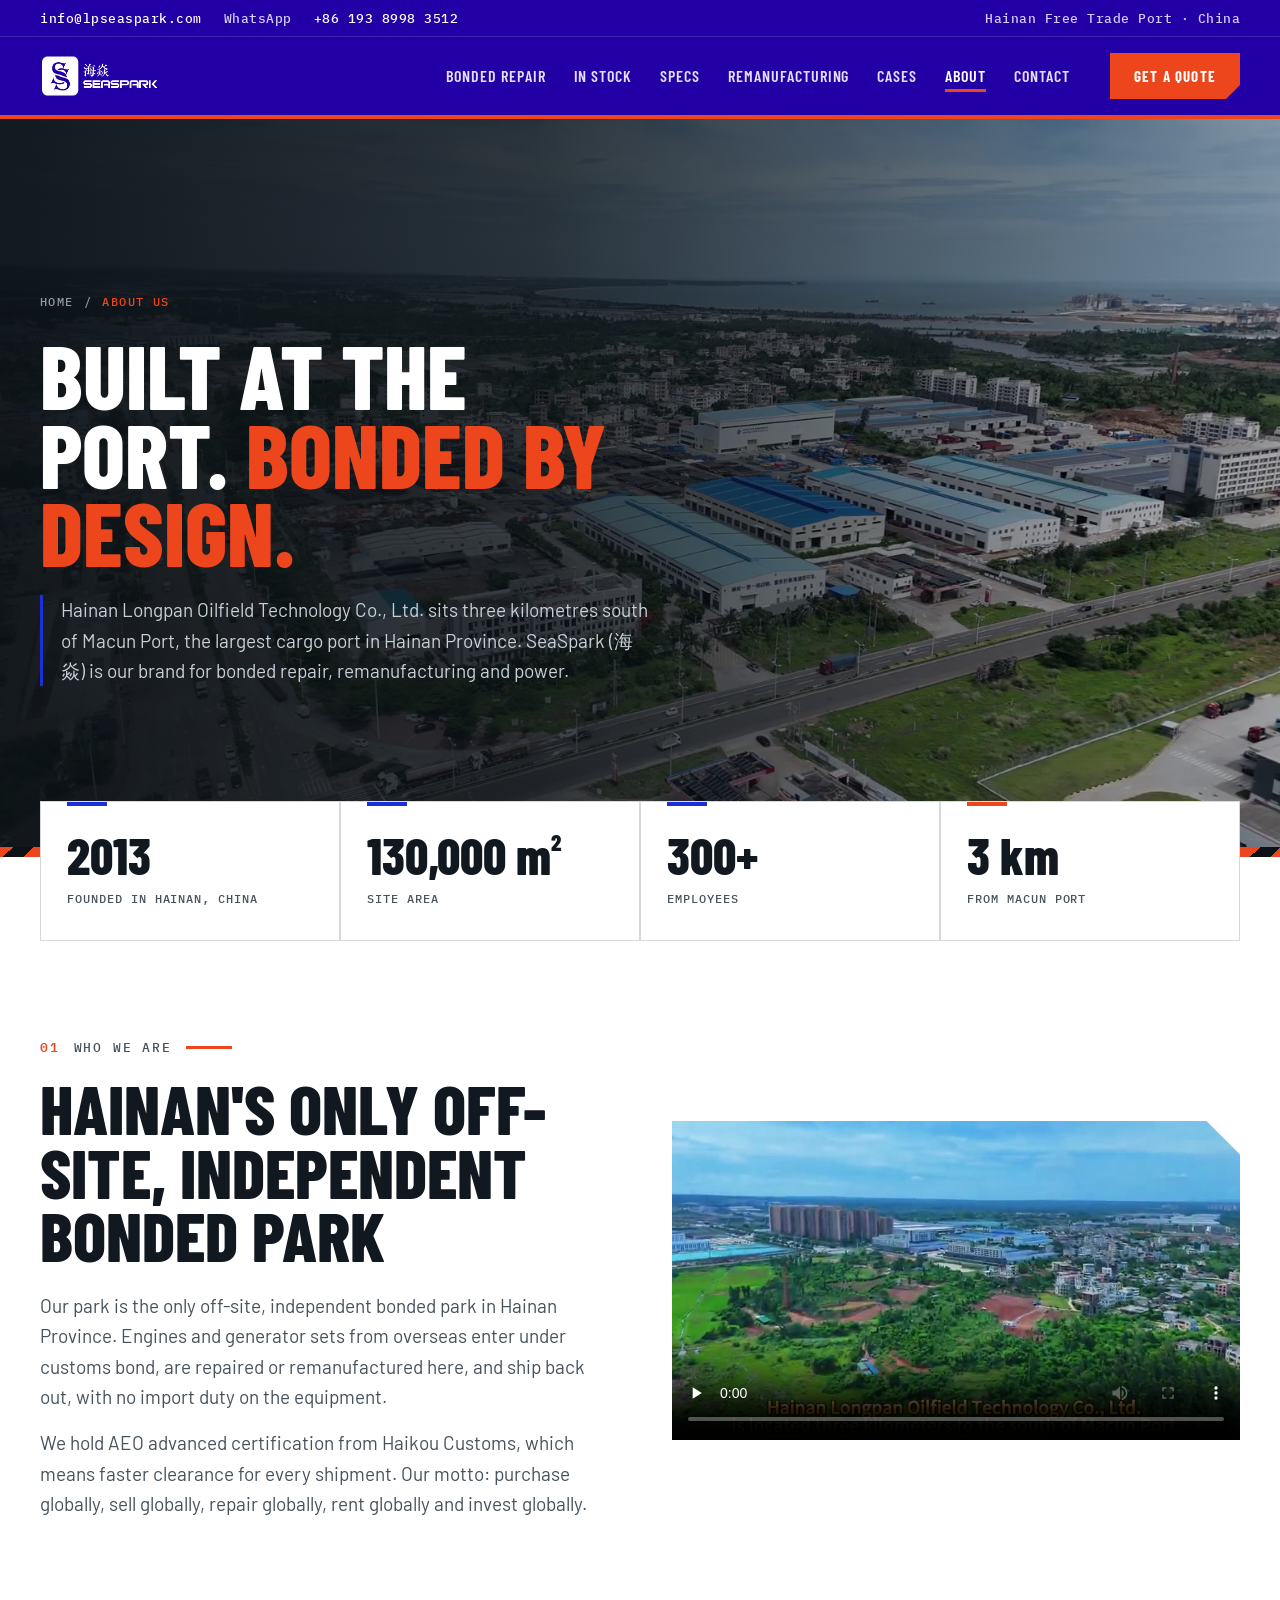
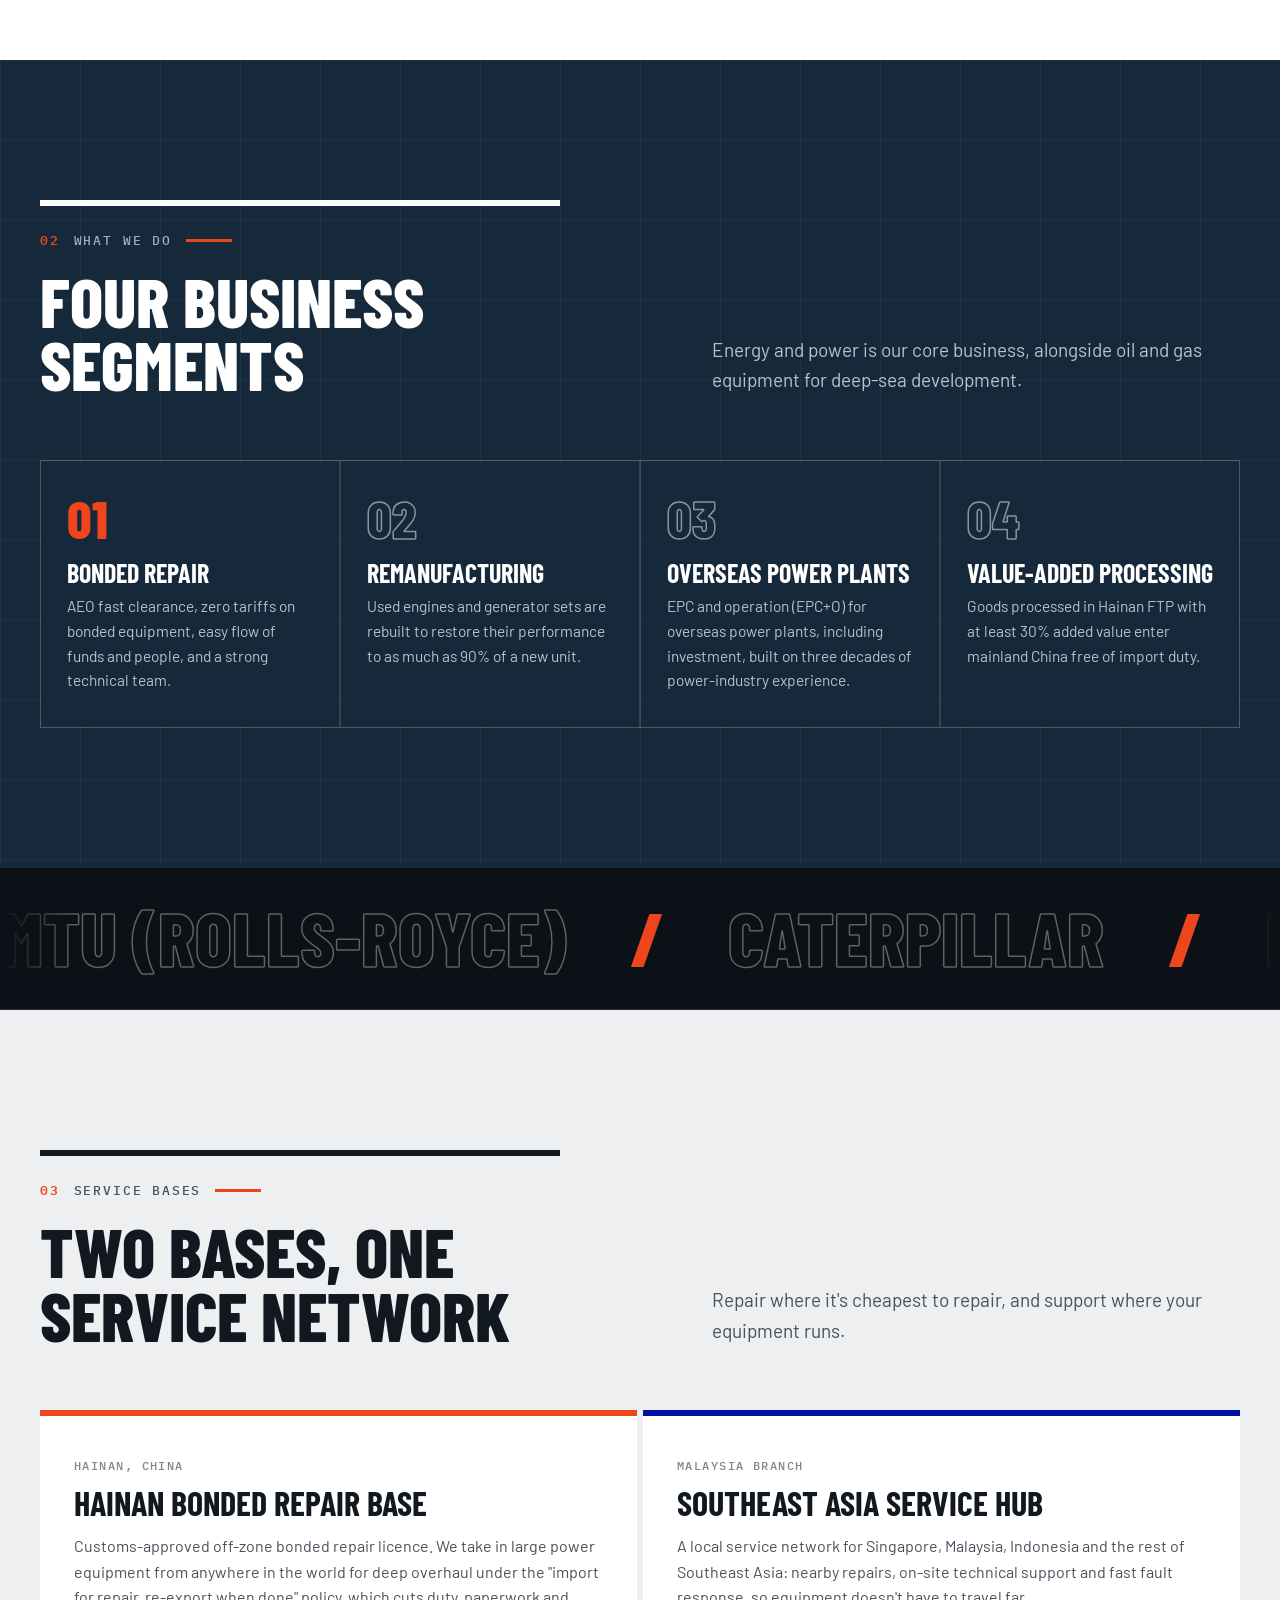
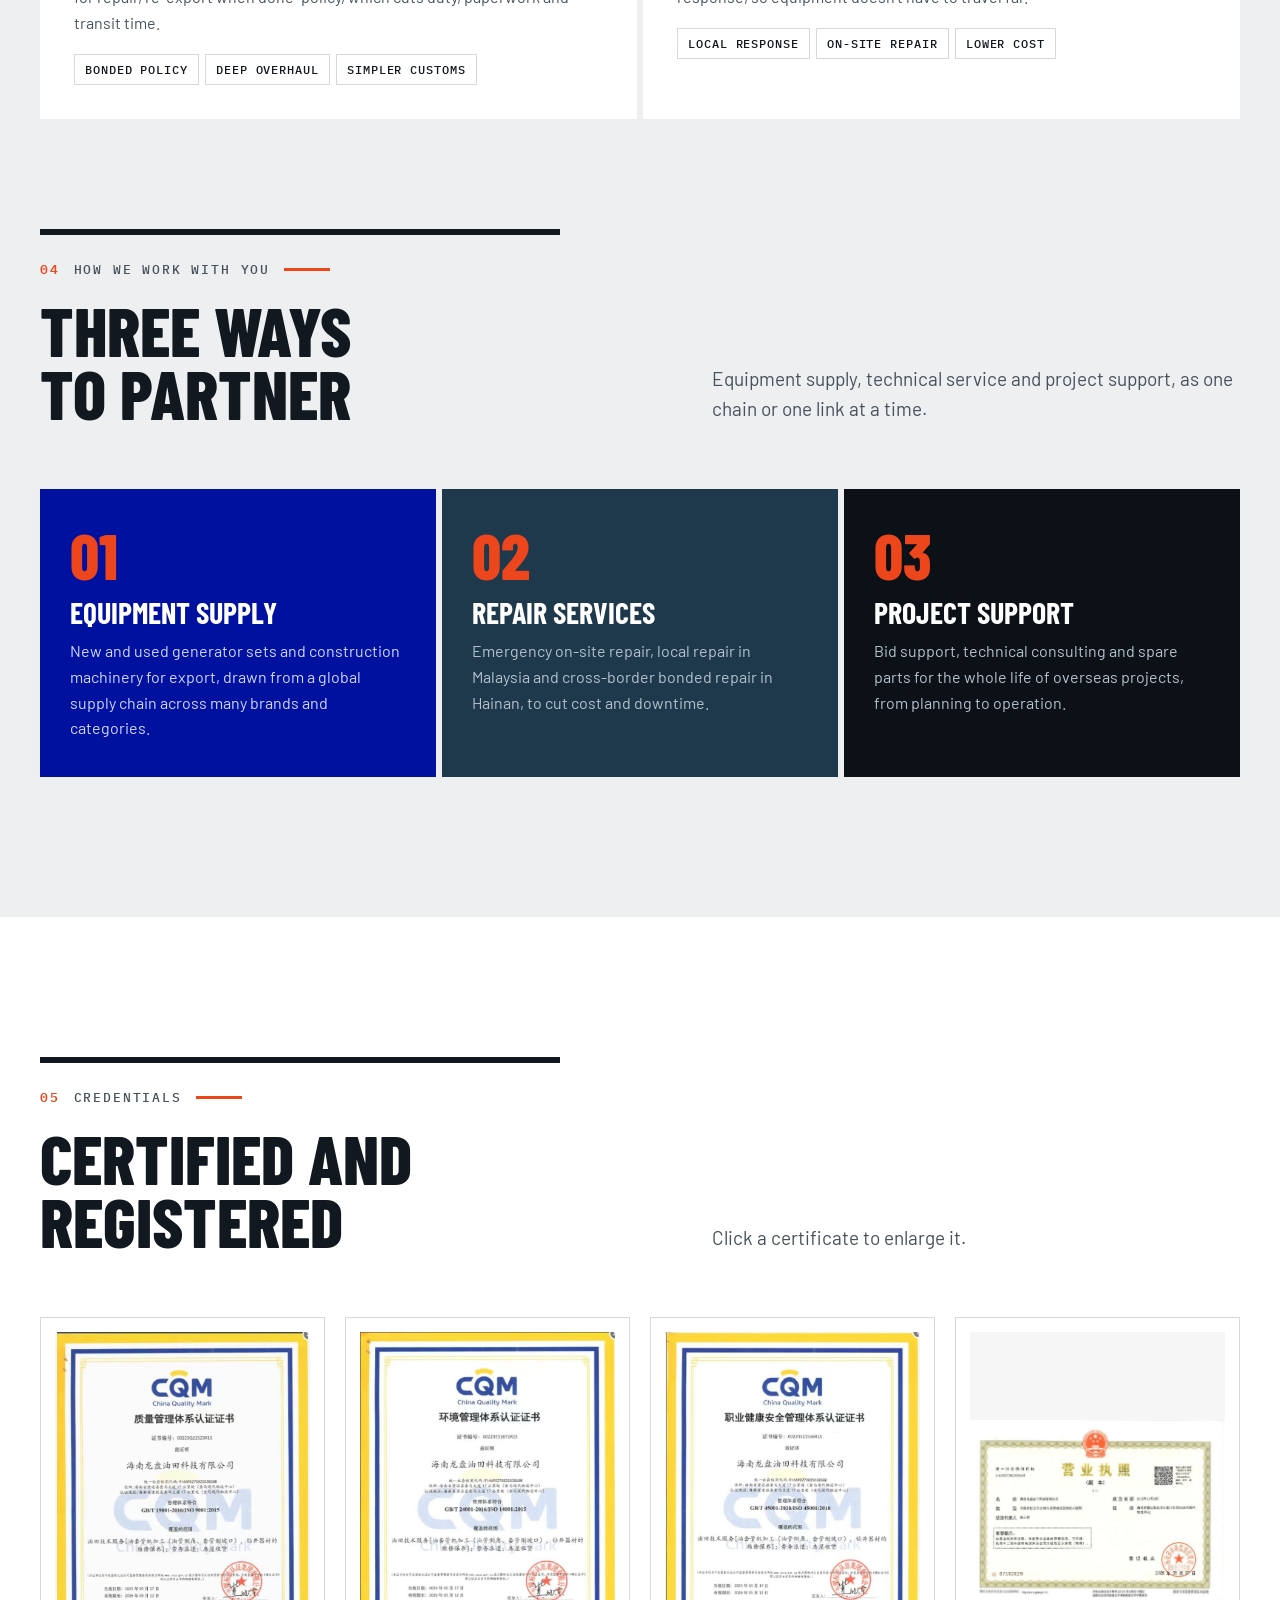
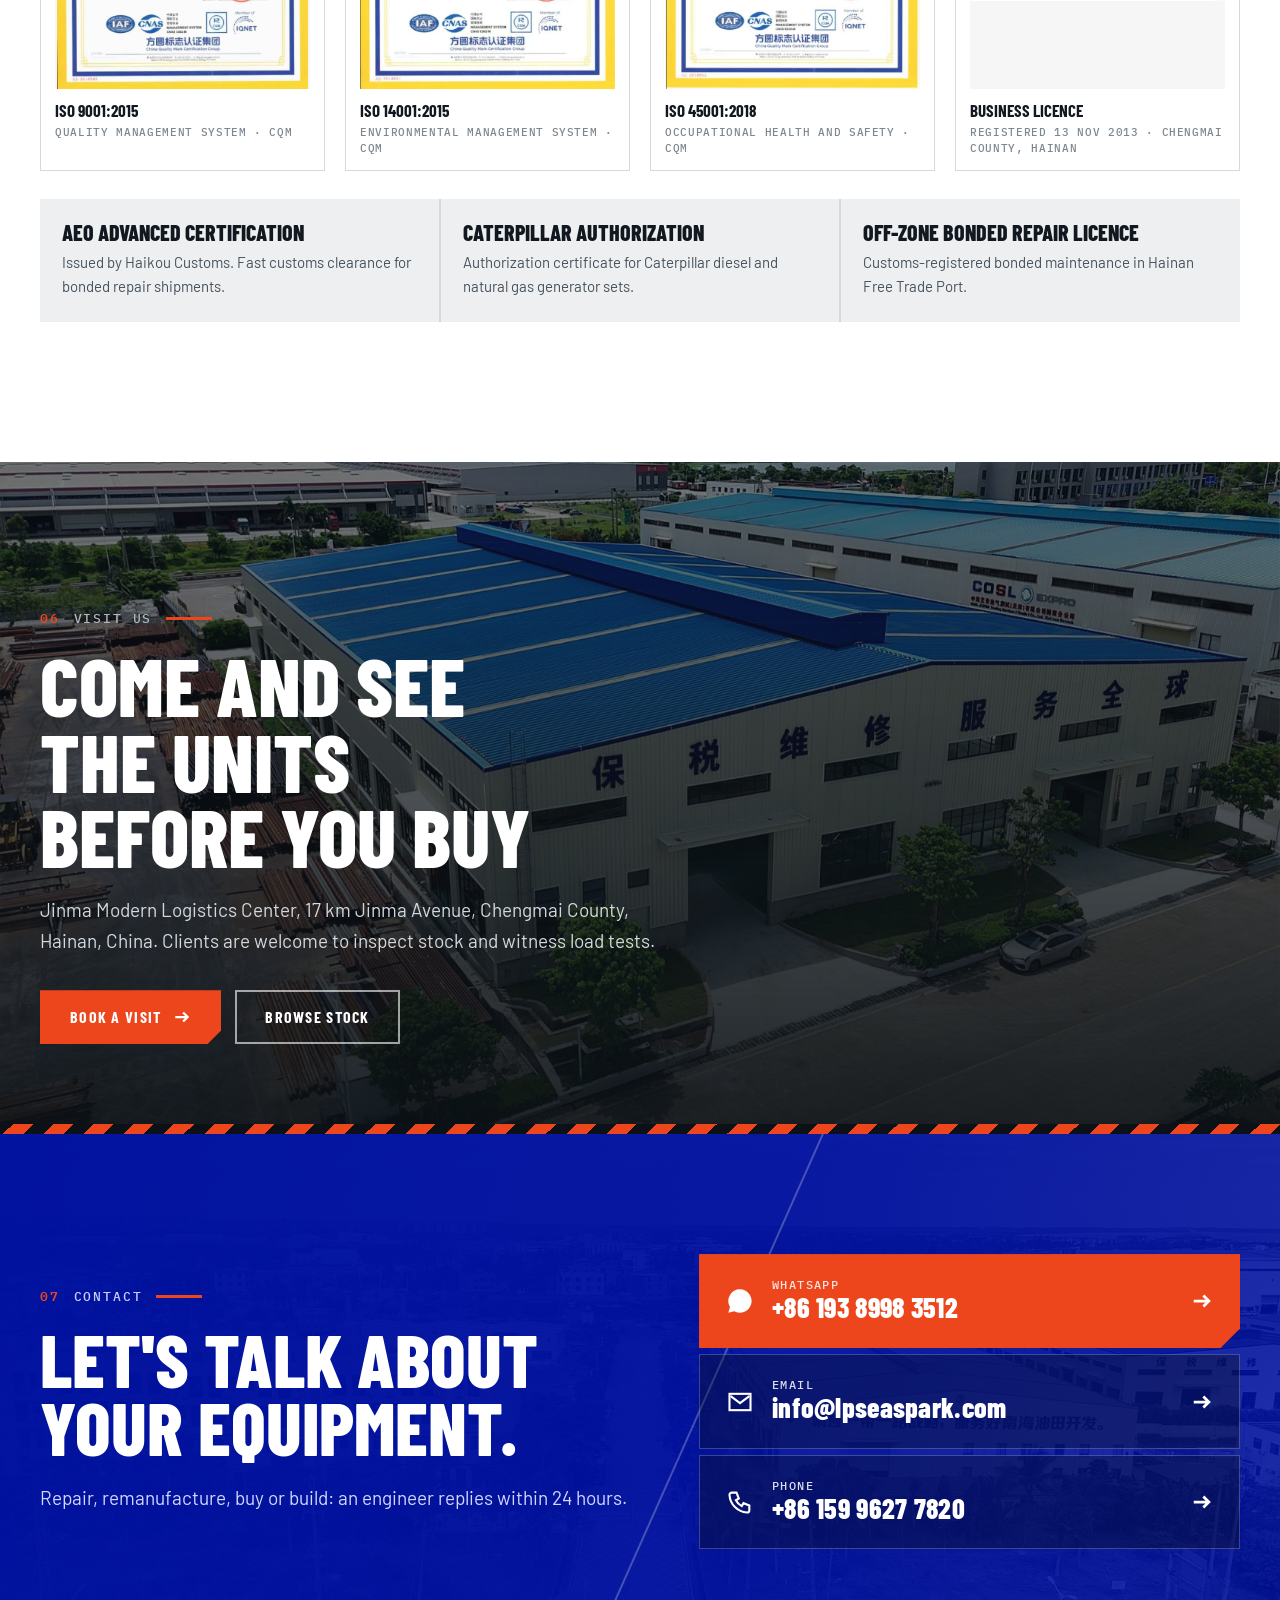
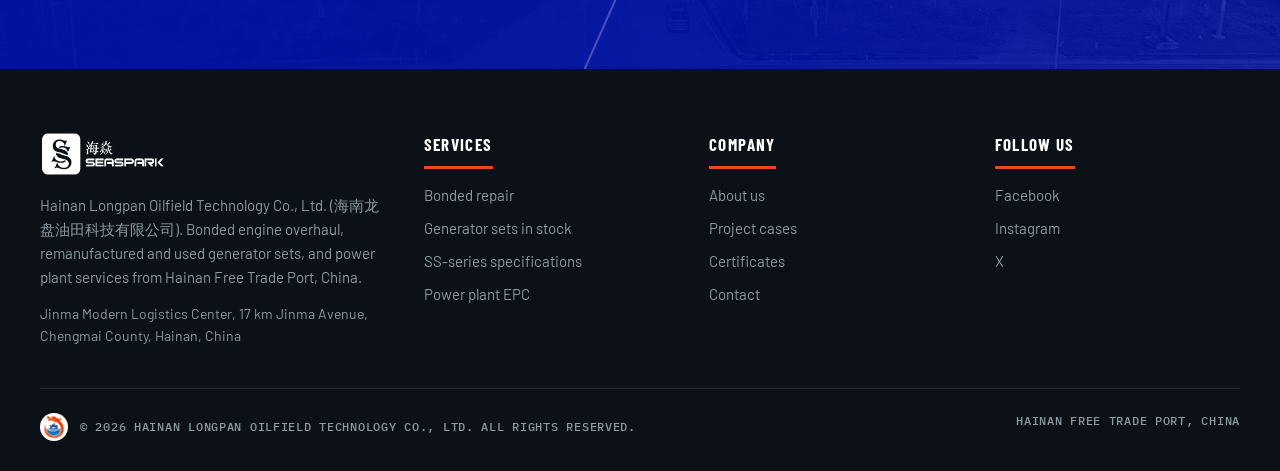
==== about.html @ 0079ad19 "Multi-page upgrade: stock inventory, specs, cases, about; client photos and videos - index: keep her" ====
<!doctype html>
<html lang="en">
<head>
<meta charset="utf-8">
<meta name="viewport" content="width=device-width, initial-scale=1, viewport-fit=cover">
<title>About Hainan Longpan (LP SeaSpark) | Bonded Repair Base in Hainan Free Trade Port</title>
<meta name="description" content="Hainan Longpan Oilfield Technology Co., Ltd., founded 2013: a 130,000 m² site 3 km from Macun Port, Hainan's only off-site independent bonded park, AEO certified by Haikou Customs.">
<meta name="theme-color" content="#2300A5">
<link rel="preconnect" href="https://fonts.googleapis.com">
<link rel="preconnect" href="https://fonts.gstatic.com" crossorigin>
<link rel="stylesheet" href="https://fonts.googleapis.com/css2?family=Barlow+Condensed:wght@500;600;700;800&family=Barlow:wght@400;500;600;700&family=IBM+Plex+Mono:wght@400;500;600&display=swap">
<link rel="stylesheet" href="css/site.css">
</head>
<body>
<div class="topbar"><div class="wrap">
  <span><b>info@lpseaspark.com</b>WhatsApp <b>+86 193 8998 3512</b></span>
  <span>Hainan Free Trade Port · China</span>
</div></div>

<header class="nav"><div class="wrap">
  <a class="logo" href="index.html"><img src="images/logo-white.png" alt="SeaSpark 海焱" width="130" height="40"></a>
  <ul><li><a href="index.html#bonded">Bonded Repair</a></li><li><a href="inventory.html">In Stock</a></li><li><a href="specs.html">Specs</a></li><li><a href="index.html#reman">Remanufacturing</a></li><li><a href="cases.html">Cases</a></li><li><a href="about.html" class="on">About</a></li><li><a href="#contact">Contact</a></li></ul>
  <a class="btn btn-orange" href="#contact">Get a quote</a>
  <button class="menu-btn" type="button" aria-label="Menu" aria-expanded="false"><svg viewBox="0 0 24 24" fill="none" stroke="currentColor" stroke-width="2"><path d="M3 6h18M3 12h18M3 18h18"/></svg></button>
</div></header>
<main>
<section class="phero" style="min-height:min(82vh,760px);display:flex;align-items:center">
  <video src="videos/aerial-park.mp4" poster="images/poster-aerial-park.jpg" autoplay muted loop playsinline aria-hidden="true"></video>
  <div class="wrap" style="width:100%">
    <div class="crumbs"><a href="index.html">Home</a>/<span>About us</span></div>
    <h1>Built at the port. <em>Bonded by design.</em></h1>
    <p class="lead">Hainan Longpan Oilfield Technology Co., Ltd. sits three kilometres south of Macun Port, the largest cargo port in Hainan Province. SeaSpark (海焱) is our brand for bonded repair, remanufacturing and power.</p>
  </div>
</section>

<section class="sec" style="padding-top:0;margin-top:-1px"><div class="wrap">
  <div class="facts" style="margin-top:-56px;margin-bottom:100px;position:relative;z-index:2">
    <div><b>2013</b><span>Founded in Hainan, China</span></div>
    <div><b>130,000 m<sup>2</sup></b><span>Site area</span></div>
    <div><b>300+</b><span>Employees</span></div>
    <div class="hl"><b>3 km</b><span>From Macun Port</span></div>
  </div>
  <div class="split">
    <div data-rv>
      <div class="kicker"><b>01</b>Who we are</div>
      <h2>Hainan's only off-site, independent bonded park</h2>
      <p class="lead" style="margin-top:24px">Our park is the only off-site, independent bonded park in Hainan Province. Engines and generator sets from overseas enter under customs bond, are repaired or remanufactured here, and ship back out, with no import duty on the equipment.</p>
      <p class="lead">We hold AEO advanced certification from Haikou Customs, which means faster clearance for every shipment. Our motto: purchase globally, sell globally, repair globally, rent globally and invest globally.</p>
    </div>
    <div class="vframe" data-rv="2"><video src="videos/promo-en.mp4" poster="images/poster-promo.jpg" controls preload="none" playsinline></video></div>
  </div>
</div></section>

<section class="sec units steelbg"><div class="wrap">
  <div class="sec-head" data-rv>
    <div><div class="kicker"><b>02</b>What we do</div><h2>Four business segments</h2></div>
    <p class="lead">Energy and power is our core business, alongside oil and gas equipment for deep-sea development.</p>
  </div>
  <div class="seg" data-rv="2">
    <div><i>01</i><h3>Bonded repair</h3><p>AEO fast clearance, zero tariffs on bonded equipment, easy flow of funds and people, and a strong technical team.</p></div>
    <div><i>02</i><h3>Remanufacturing</h3><p>Used engines and generator sets are rebuilt to restore their performance to as much as 90% of a new unit.</p></div>
    <div><i>03</i><h3>Overseas power plants</h3><p>EPC and operation (EPC+O) for overseas power plants, including investment, built on three decades of power-industry experience.</p></div>
    <div><i>04</i><h3>Value-added processing</h3><p>Goods processed in Hainan FTP with at least 30% added value enter mainland China free of import duty.</p></div>
  </div>
</div></section>

<section class="marquee" aria-label="Engine brands we overhaul and remanufacture"><div class="mq"><div class="mq-track"><span>MTU (Rolls-Royce)</span><span>Caterpillar</span><span>MWM</span><span>Perkins</span><span>Solar Turbines</span><span>Kawasaki</span><span>MAN</span><span>CSIC Henan Diesel</span><span>Yuchai</span><span>GE Jenbacher</span><span>Cummins (CCEC)</span><span>Weichai</span><span aria-hidden="true">MTU (Rolls-Royce)</span><span aria-hidden="true">Caterpillar</span><span aria-hidden="true">MWM</span><span aria-hidden="true">Perkins</span><span aria-hidden="true">Solar Turbines</span><span aria-hidden="true">Kawasaki</span><span aria-hidden="true">MAN</span><span aria-hidden="true">CSIC Henan Diesel</span><span aria-hidden="true">Yuchai</span><span aria-hidden="true">GE Jenbacher</span><span aria-hidden="true">Cummins (CCEC)</span><span aria-hidden="true">Weichai</span></div></div></section>

<section class="sec concrete"><div class="wrap">
  <div class="sec-head" data-rv>
    <div><div class="kicker"><b>03</b>Service bases</div><h2>Two bases, one service network</h2></div>
    <p class="lead">Repair where it's cheapest to repair, and support where your equipment runs.</p>
  </div>
  <div class="bases" data-rv="2">
    <div class="base o"><small>Hainan, China</small><h3>Hainan bonded repair base</h3><p>Customs-approved off-zone bonded repair licence. We take in large power equipment from anywhere in the world for deep overhaul under the "import for repair, re-export when done" policy, which cuts duty, paperwork and transit time.</p><ul><li>Bonded policy</li><li>Deep overhaul</li><li>Simpler customs</li></ul></div>
    <div class="base"><small>Malaysia branch</small><h3>Southeast Asia service hub</h3><p>A local service network for Singapore, Malaysia, Indonesia and the rest of Southeast Asia: nearby repairs, on-site technical support and fast fault response, so equipment doesn't have to travel far.</p><ul><li>Local response</li><li>On-site repair</li><li>Lower cost</li></ul></div>
  </div>
  <div class="sec-head" data-rv style="margin-top:110px">
    <div><div class="kicker"><b>04</b>How we work with you</div><h2>Three ways to partner</h2></div>
    <p class="lead">Equipment supply, technical service and project support, as one chain or one link at a time.</p>
  </div>
  <div class="coop" data-rv="2">
    <div><i>01</i><h3>Equipment supply</h3><p>New and used generator sets and construction machinery for export, drawn from a global supply chain across many brands and categories.</p></div>
    <div><i>02</i><h3>Repair services</h3><p>Emergency on-site repair, local repair in Malaysia and cross-border bonded repair in Hainan, to cut cost and downtime.</p></div>
    <div><i>03</i><h3>Project support</h3><p>Bid support, technical consulting and spare parts for the whole life of overseas projects, from planning to operation.</p></div>
  </div>
</div></section>

<section class="sec" id="credentials"><div class="wrap">
  <div class="sec-head" data-rv>
    <div><div class="kicker"><b>05</b>Credentials</div><h2>Certified and registered</h2></div>
    <p class="lead">Click a certificate to enlarge it.</p>
  </div>
  <div class="certs" data-rv="2">
    <figure><img src="images/cert-iso-3.jpg" alt="ISO 9001 quality management system certificate" loading="lazy"><figcaption>ISO 9001:2015<small>Quality management system · CQM</small></figcaption></figure>
    <figure><img src="images/cert-iso-2.jpg" alt="ISO 14001 environmental management system certificate" loading="lazy"><figcaption>ISO 14001:2015<small>Environmental management system · CQM</small></figcaption></figure>
    <figure><img src="images/cert-iso-1.jpg" alt="ISO 45001 occupational health and safety certificate" loading="lazy"><figcaption>ISO 45001:2018<small>Occupational health and safety · CQM</small></figcaption></figure>
    <figure><img src="images/cert-license.jpg" alt="Business licence of Hainan Longpan Oilfield Technology Co., Ltd." loading="lazy"><figcaption>Business licence<small>Registered 13 Nov 2013 · Chengmai County, Hainan</small></figcaption></figure>
  </div>
  <div class="creds-list" data-rv>
    <div><b>AEO advanced certification</b><p>Issued by Haikou Customs. Fast customs clearance for bonded repair shipments.</p></div>
    <div><b>Caterpillar authorization</b><p>Authorization certificate for Caterpillar diesel and natural gas generator sets.</p></div>
    <div><b>Off-zone bonded repair licence</b><p>Customs-registered bonded maintenance in Hainan Free Trade Port.</p></div>
  </div>
</div></section>

<section class="global">
  <img src="images/c-aerial-bonded-2.jpg" alt="Aerial view of the bonded repair workshop">
  <div class="wrap">
    <div class="kicker"><b>06</b>Visit us</div>
    <h2>Come and see the units before you buy</h2>
    <p class="lead">Jinma Modern Logistics Center, 17 km Jinma Avenue, Chengmai County, Hainan, China. Clients are welcome to inspect stock and witness load tests.</p>
    <div class="sec-cta"><a class="btn btn-orange" href="#contact">Book a visit <svg viewBox="0 0 16 16" fill="none" stroke="currentColor" stroke-width="2"><path d="M2 8h11M9 4l4 4-4 4"/></svg></a><a class="btn btn-ghost" href="inventory.html">Browse stock</a></div>
  </div>
</section>
<section class="closing" id="contact"><img src="images/c-road.jpg" alt=""><div class="wrap">
  <div>
    <div class="kicker" style="color:#C9CEFF"><b>07</b>Contact</div>
    <h2>Let's talk about your equipment.</h2>
    <p class="lead">Repair, remanufacture, buy or build: an engineer replies within 24 hours.</p>
  </div>
  <div class="ways">
    <a class="main" href="https://wa.me/8619389983512" target="_blank" rel="noopener"><svg viewBox="0 0 24 24" fill="currentColor"><path d="M12 2a10 10 0 0 0-8.6 15.1L2 22l5-1.3A10 10 0 1 0 12 2Zm4.5 12.1c-.2-.1-1.5-.7-1.7-.8-.2-.1-.4-.1-.6.1l-.8 1c-.1.2-.3.2-.5.1a6.7 6.7 0 0 1-3.3-2.9c-.3-.4.3-.4.7-1.4.1-.2 0-.3 0-.4l-.8-1.8c-.2-.5-.4-.4-.6-.4h-.5a1 1 0 0 0-.7.3 3 3 0 0 0-.9 2.2 5.2 5.2 0 0 0 1.1 2.7 11.8 11.8 0 0 0 4.5 4c1.7.7 2.3.8 3.2.6a2.7 2.7 0 0 0 1.8-1.3 2.2 2.2 0 0 0 .2-1.3c-.1-.1-.3-.2-.5-.3Z"/></svg><div><small>WhatsApp</small><b>+86 193 8998 3512</b></div><svg class="arr" viewBox="0 0 16 16" fill="none" stroke="currentColor" stroke-width="2"><path d="M2 8h11M9 4l4 4-4 4"/></svg></a>
    <a href="mailto:info@lpseaspark.com"><svg viewBox="0 0 24 24" fill="none" stroke="currentColor" stroke-width="1.8"><rect x="3" y="5" width="18" height="14"/><path d="m4 7 8 6 8-6"/></svg><div><small>Email</small><b>info@lpseaspark.com</b></div><svg class="arr" viewBox="0 0 16 16" fill="none" stroke="currentColor" stroke-width="2"><path d="M2 8h11M9 4l4 4-4 4"/></svg></a>
    <a href="tel:+8615996277820"><svg viewBox="0 0 24 24" fill="none" stroke="currentColor" stroke-width="1.8"><path d="M5 4h4l2 5-2.5 1.5a11 11 0 0 0 5 5L15 13l5 2v4a2 2 0 0 1-2 2A16 16 0 0 1 3 6a2 2 0 0 1 2-2"/></svg><div><small>Phone</small><b>+86 159 9627 7820</b></div><svg class="arr" viewBox="0 0 16 16" fill="none" stroke="currentColor" stroke-width="2"><path d="M2 8h11M9 4l4 4-4 4"/></svg></a>
  </div>
</div></section>
</main>
<footer><div class="wrap">
  <div><img src="images/logo-white.png" alt="SeaSpark 海焱" width="130" height="40"><p>Hainan Longpan Oilfield Technology Co., Ltd. (海南龙盘油田科技有限公司). Bonded engine overhaul, remanufactured and used generator sets, and power plant services from Hainan Free Trade Port, China.</p><p style="margin-top:14px;font-size:14px">Jinma Modern Logistics Center, 17 km Jinma Avenue, Chengmai County, Hainan, China</p></div>
  <div><h4>Services</h4><ul><li><a href="index.html#bonded">Bonded repair</a></li><li><a href="inventory.html">Generator sets in stock</a></li><li><a href="specs.html">SS-series specifications</a></li><li><a href="index.html#apps">Power plant EPC</a></li></ul></div>
  <div><h4>Company</h4><ul><li><a href="about.html">About us</a></li><li><a href="cases.html">Project cases</a></li><li><a href="about.html#credentials">Certificates</a></li><li><a href="#contact">Contact</a></li></ul></div>
  <div><h4>Follow us</h4><ul><li><a href="https://www.facebook.com/LongpanOilfield/" target="_blank" rel="noopener">Facebook</a></li><li><a href="https://www.instagram.com/longpanoilfield/" target="_blank" rel="noopener">Instagram</a></li><li><a href="https://x.com/LongpanOilfield" target="_blank" rel="noopener">X</a></li></ul></div>
  <div class="legal"><span style="display:flex;align-items:center;gap:12px"><img src="images/logo-longpan.png" alt="Longpan" width="28" height="28" style="height:28px;margin:0;background:#fff;border-radius:50%">© 2026 Hainan Longpan Oilfield Technology Co., Ltd. All rights reserved.</span><span>Hainan Free Trade Port, China</span></div>
</div></footer>
<div class="zoom" id="zoom"><img alt=""></div>
<script>
/* mobile menu + scroll reveal */
(() => {
  const nav = document.querySelector('.nav'), mb = document.querySelector('.menu-btn');
  if (mb) mb.addEventListener('click', () => { const o = nav.classList.toggle('open'); mb.setAttribute('aria-expanded', o); });
  nav && nav.querySelectorAll('ul a').forEach(a => a.addEventListener('click', () => nav.classList.remove('open')));
  if (matchMedia('(prefers-reduced-motion: reduce)').matches || !('IntersectionObserver' in window)) return;
  document.documentElement.classList.add('rv-on');
  const io = new IntersectionObserver(es => es.forEach(e => { if (e.isIntersecting) { e.target.classList.add('in'); io.unobserve(e.target); } }), {threshold:.08, rootMargin:'0px 0px -40px 0px'});
  document.querySelectorAll('[data-rv]').forEach(el => io.observe(el));
})();
</script>
<script>
(() => {
  const z = document.getElementById('zoom'), zi = z.querySelector('img');
  document.querySelectorAll('.certs figure').forEach(f => f.addEventListener('click', () => { const i = f.querySelector('img'); zi.src = i.src; zi.alt = i.alt; z.classList.add('on'); }));
  z.addEventListener('click', () => z.classList.remove('on'));
  addEventListener('keydown', e => { if (e.key === 'Escape') z.classList.remove('on'); });
})();
</script>
</body>
</html>
---- css/site.css ----
/* Heavy-industrial direction: steel-dark and concrete bands, condensed uppercase type,
   chamfered corners, hazard stripes. Colours from the client's two sites:
   SeaSpark blue (lpseaspark.com) and FuDianKang signal orange + steel navy (fudiankang.com). */
:root{
  --logo:#2300A5; --logo-deep:#1A007C; --blue:#00119F; --blue-2:#1B2FD6; --blue-ink:#8C98FF;
  --orange:#ED461C; --orange-2:#FF5A2E;
  --steel:#1F394C; --steel-2:#16293A; --night:#0B1116; --coal:#121A21;
  --ink:#111820; --ink-2:#47525C; --ink-3:#7D8790;
  --paper:#FFFFFF; --concrete:#EDEFF0; --line:#D5D9DC; --line-d:rgba(255,255,255,.12);
  --f-head:"Barlow Condensed","Arial Narrow",Arial,sans-serif;
  --f-body:"Barlow",system-ui,-apple-system,"Segoe UI",Arial,sans-serif;
  --f-mono:"IBM Plex Mono",ui-monospace,Menlo,Consolas,monospace;
  --wrap:1280px; --gut:clamp(16px,4vw,40px);
  --cut:14px;
  --hazard:repeating-linear-gradient(-45deg,var(--orange) 0 14px,var(--night) 14px 28px);
  --grid:linear-gradient(rgba(255,255,255,.045) 1px,transparent 1px),linear-gradient(90deg,rgba(255,255,255,.045) 1px,transparent 1px);
}
*{box-sizing:border-box}
html{scroll-behavior:smooth}
body{margin:0;background:var(--paper);color:var(--ink);font:17px/1.6 var(--f-body);-webkit-font-smoothing:antialiased;overflow-x:hidden}
img{display:block;max-width:100%}
a{color:inherit;text-decoration:none}
.wrap{max-width:var(--wrap);margin-inline:auto;padding-inline:var(--gut)}
h1,h2,h3{font-family:var(--f-head);margin:0;text-transform:uppercase;font-weight:800;letter-spacing:0}
h2{font-size:clamp(40px,5.4vw,80px);line-height:.92;text-wrap:balance}
h3{font-size:22px;line-height:1.05;font-weight:700}
p{margin:0}
.mono{font-family:var(--f-mono)}
.kicker{display:flex;align-items:center;gap:14px;font:500 13px/1 var(--f-mono);text-transform:uppercase;letter-spacing:.14em;color:var(--ink-2);margin-bottom:22px}
.kicker b{color:var(--orange);font-weight:600}
.kicker::after{content:"";width:46px;height:3px;background:var(--orange)}
.lead{font-size:19px;line-height:1.6;color:var(--ink-2);max-width:56ch}
.sec{padding:140px 0;position:relative}
.sec-head{display:grid;grid-template-columns:minmax(0,1.15fr) minmax(0,1fr);gap:64px;align-items:end;margin-bottom:64px;position:relative;padding-top:34px}
.sec-head::before{content:"";position:absolute;left:0;top:0;width:min(44%,520px);height:6px;background:currentColor}
.dark{background:var(--night);color:#fff}
.dark .kicker{color:#9AA6B0}
.dark .lead{color:#AEB8C0}
.steelbg{background:var(--steel-2);color:#fff}
.steelbg .kicker{color:#9AB0C0}
.steelbg .lead{color:#B4C3CE}
.concrete{background:var(--concrete)}

/* buttons: filled ones get a chamfered corner */
.btn{display:inline-flex;align-items:center;justify-content:center;gap:12px;min-height:54px;padding:0 28px;font:700 16px/1 var(--f-head);text-transform:uppercase;letter-spacing:.08em;border:2px solid transparent;transition:background .2s,color .2s,border-color .2s}
.btn svg{width:18px;height:18px;transition:transform .2s}
.btn:hover svg{transform:translateX(4px)}
.btn-orange,.btn-blue{clip-path:polygon(0 0,100% 0,100% calc(100% - var(--cut)),calc(100% - var(--cut)) 100%,0 100%)}
.btn-orange{background:var(--orange);color:#fff}
.btn-orange:hover{background:var(--orange-2)}
.btn-blue{background:var(--blue);color:#fff}
.btn-blue:hover{background:var(--blue-2)}
.btn-ghost{border-color:rgba(255,255,255,.6);color:#fff}
.btn-ghost:hover{background:#fff;color:var(--night);border-color:#fff}
.btn-line{border-color:var(--ink);color:var(--ink)}
.btn-line:hover{background:var(--ink);color:#fff}
.link{display:inline-flex;align-items:center;gap:10px;font:700 15px/1 var(--f-head);text-transform:uppercase;letter-spacing:.1em;padding-bottom:6px;border-bottom:2px solid currentColor}
.link svg{width:16px;height:16px;transition:transform .2s}
a:hover .link svg,.link:hover svg{transform:translateX(4px)}
:focus-visible{outline:3px solid var(--orange);outline-offset:3px}

/* top bar + nav */
.topbar{background:var(--logo);color:#D6CCFF;border-bottom:1px solid rgba(255,255,255,.14);font:500 12.5px/1 var(--f-mono);letter-spacing:.04em}
.topbar .wrap{display:flex;justify-content:space-between;gap:16px;height:36px;align-items:center}
.topbar span{display:inline-flex;gap:22px}
.topbar b{color:#fff;font-weight:500}
.nav{position:sticky;top:0;z-index:50;background:var(--logo);color:#fff;border-bottom:4px solid var(--orange)}
.nav .wrap{display:flex;align-items:center;gap:28px;height:78px}
.logo img{height:40px;width:auto}
.nav ul{display:flex;gap:4px;list-style:none;margin:0 0 0 auto;padding:0}
.nav ul a{position:relative;display:block;padding:10px 14px;font:600 17px/1 var(--f-head);text-transform:uppercase;letter-spacing:.06em;color:#E4DEFF}
.nav ul a::after{content:"";position:absolute;left:14px;right:14px;bottom:2px;height:3px;background:var(--orange);transform:scaleX(0);transform-origin:left;transition:transform .25s}
.nav ul a:hover{color:#fff}.nav ul a:hover::after{transform:scaleX(1)}
.nav .btn{min-height:46px;padding:0 22px;font-size:15px}

/* hero */
.hero{position:relative;height:calc(100svh - 118px);max-height:920px;min-height:730px;overflow:hidden;background:var(--night);color:#fff}
.slide{position:absolute;inset:0;opacity:0;transition:opacity 1s ease}
.slide.on{opacity:1}
.slide img{position:absolute;inset:0;width:100%;height:100%;object-fit:cover;transform:scale(1.06);transition:transform 7s ease-out;filter:saturate(.85) contrast(1.08)}
.slide.on img{transform:scale(1)}
.slide::after{content:"";position:absolute;inset:0;background:linear-gradient(90deg,rgba(11,17,22,.94) 0%,rgba(11,17,22,.78) 38%,rgba(11,17,22,.15) 72%,rgba(11,17,22,.05) 100%),linear-gradient(0deg,rgba(11,17,22,.85) 0%,rgba(11,17,22,0) 34%)}
.hero::before{content:"";position:absolute;inset:0;z-index:1;pointer-events:none;background-image:var(--grid);background-size:80px 80px;mask-image:linear-gradient(90deg,#000 0%,transparent 60%);-webkit-mask-image:linear-gradient(90deg,#000 0%,transparent 60%)}
.hero::after{content:"";position:absolute;z-index:1;right:5%;top:-6%;width:2px;height:46%;background:var(--orange);transform:rotate(28deg);transform-origin:top;opacity:.85;pointer-events:none}
.slide .wrap{position:relative;z-index:2;height:100%;display:flex;flex-direction:column;justify-content:center;padding-top:40px;padding-bottom:130px}
.slide .tag{display:inline-flex;align-self:flex-start;align-items:center;gap:12px;font:500 13px/1.3 var(--f-mono);text-transform:uppercase;letter-spacing:.1em;color:#fff;margin-bottom:26px}
.slide .tag::before{content:"";width:12px;height:12px;background:var(--orange);clip-path:polygon(0 0,100% 0,100% 55%,55% 100%,0 100%)}
.slide h1,.slide .h1{font-family:var(--f-head);font-size:clamp(50px,min(7vw,10vh),112px);line-height:.88;font-weight:800;text-transform:uppercase;max-width:13ch}
.slide .h1 em,.slide h1 em{font-style:normal;color:var(--orange)}
.slide p{font-size:19px;color:#C7D0D7;max-width:50ch;margin-top:22px;padding-left:18px;border-left:3px solid var(--blue-2)}
.slide .cta{display:flex;gap:14px;flex-wrap:wrap;margin-top:38px}
.side-tag{position:absolute;z-index:2;right:calc(var(--gut) - 6px);top:50%;transform:translateY(-50%) rotate(180deg);writing-mode:vertical-rl;font:500 11.5px var(--f-mono);letter-spacing:.3em;text-transform:uppercase;color:rgba(255,255,255,.45)}
.dots{position:absolute;z-index:3;left:0;right:0;bottom:0;background:rgba(11,17,22,.72);backdrop-filter:blur(6px);-webkit-backdrop-filter:blur(6px);border-top:1px solid var(--line-d)}
.dots .wrap{display:grid;grid-template-columns:repeat(3,minmax(0,1fr))}
.dots button{position:relative;text-align:left;background:none;border:0;border-left:1px solid var(--line-d);color:rgba(255,255,255,.5);font:600 17px/1.1 var(--f-head);text-transform:uppercase;letter-spacing:.05em;padding:22px 22px 26px;cursor:pointer;transition:color .3s}
.dots button:first-child{border-left:0;padding-left:0}
.dots button b{display:block;font:500 12px var(--f-mono);letter-spacing:.1em;color:rgba(255,255,255,.4);margin-bottom:8px;transition:color .3s}
.dots button::before{content:"";position:absolute;left:0;right:0;top:-1px;height:4px;background:var(--orange);transform:scaleX(0);transform-origin:left}
.dots button[aria-current=true]{color:#fff}
.dots button[aria-current=true] b{color:var(--orange)}
.dots button[aria-current=true]::before{animation:prog 6.5s linear forwards}
@keyframes prog{to{transform:scaleX(1)}}

/* stats */
.stats{background:var(--coal);color:#fff;border-bottom:1px solid var(--line-d)}
.stats .wrap{display:grid;grid-template-columns:minmax(0,.9fr) minmax(0,1.3fr) minmax(0,1fr) minmax(0,1.1fr)}
.stat{padding:46px 28px 48px;border-left:1px solid var(--line-d);position:relative}
.stat:first-child{border-left:0;padding-left:0}
.stat::before{content:"";position:absolute;top:0;left:28px;width:40px;height:4px;background:var(--blue-2)}
.stat:first-child::before{left:0}
.stat.hl::before{background:var(--orange)}
.stat b{display:block;white-space:nowrap;font:800 clamp(40px,4.2vw,66px)/.9 var(--f-head);font-variant-numeric:tabular-nums}
.stat b sup{font-size:.45em;vertical-align:top;position:relative;top:.15em}
.stat.hl b{color:var(--orange)}
.stat span{display:block;margin-top:14px;font:500 12.5px/1.5 var(--f-mono);text-transform:uppercase;letter-spacing:.08em;color:#8E9AA4}

/* engines marquee: outlined giant type */
.marquee{background:var(--night);overflow:hidden;padding:30px 0 34px;border-bottom:1px solid var(--line-d)}
.mq{overflow:hidden;mask-image:linear-gradient(90deg,transparent,#000 6%,#000 94%,transparent);-webkit-mask-image:linear-gradient(90deg,transparent,#000 6%,#000 94%,transparent)}
.mq-track{display:flex;gap:64px;width:max-content;animation:mq 40s linear infinite}
.mq-track span{font:800 clamp(44px,6vw,84px)/1 var(--f-head);text-transform:uppercase;white-space:nowrap;color:transparent;-webkit-text-stroke:1.5px rgba(255,255,255,.34)}
.mq-track span em{font-style:normal;color:#fff;-webkit-text-stroke:0}
.mq-track span::after{content:"/";margin-left:64px;color:var(--orange);-webkit-text-stroke:0}
@keyframes mq{to{transform:translateX(-50%)}}

/* business panels */
.biz{display:flex;gap:6px;height:580px}
.card{flex:1 1 0;min-width:0;transition:flex-grow .7s cubic-bezier(.2,.7,.2,1);position:relative;overflow:hidden;color:#fff;display:flex;flex-direction:column;justify-content:flex-end;isolation:isolate;background:var(--night);clip-path:polygon(0 0,calc(100% - 26px) 0,100% 26px,100% 100%,0 100%)}
.card img{position:absolute;inset:0;width:100%;height:100%;object-fit:cover;z-index:-2;transition:transform .8s,filter .6s;filter:grayscale(.55) contrast(1.1) brightness(.85)}
.card.active img{filter:grayscale(0) contrast(1.05)}
.card::before{content:"";position:absolute;inset:0;z-index:-1;background:linear-gradient(180deg,rgba(11,17,22,.15) 20%,rgba(11,17,22,.95) 100%)}
.card::after{content:"";position:absolute;left:0;right:0;bottom:0;height:5px;background:var(--blue-2);transform:scaleX(0);transform-origin:left;transition:transform .5s}
.card.active::after{transform:scaleX(1)}
.card.star::after{background:var(--orange)}
.card:hover img{transform:scale(1.05)}
.card .body{padding:30px 28px}
.card .no{display:block;font:800 64px/1 var(--f-head);color:transparent;-webkit-text-stroke:1.5px rgba(255,255,255,.55);margin-bottom:12px}
.card.active .no{color:var(--orange);-webkit-text-stroke:0}
.card h3{font-size:26px;transition:font-size .4s}
.card.active{flex-grow:2.6}
.card.active h3{font-size:38px}
.card p{font-size:16px;color:#C9D2D9;margin-top:10px;max-width:36ch;opacity:0;max-height:0;transition:opacity .4s,max-height .5s}
.card.active p{opacity:1;max-height:120px;transition-delay:.25s}
.card .link{margin-top:20px;font-size:14px;opacity:.7}
.card.active .link{opacity:1}
.card .flag{position:absolute;top:22px;left:22px;font:600 12px/1 var(--f-mono);text-transform:uppercase;letter-spacing:.1em;background:var(--orange);color:#fff;padding:8px 12px}

/* bonded band */
.band{position:relative;color:#fff;overflow:hidden;isolation:isolate;border-top:10px solid transparent;border-image:var(--hazard) 10}
.band > img{position:absolute;left:0;right:0;top:-12%;width:100%;height:124%;object-fit:cover;z-index:-2;will-change:transform;filter:saturate(.8)}
.band::before{content:"";position:absolute;inset:0;z-index:-1;background:linear-gradient(100deg,rgba(11,17,22,.96) 0%,rgba(11,17,22,.86) 48%,rgba(22,41,58,.55) 100%),var(--grid);background-size:auto,80px 80px}
.band .wrap{display:grid;grid-template-columns:minmax(0,1fr) minmax(0,1fr);gap:72px;align-items:center;padding-block:130px}
.band .kicker{color:#9AA6B0}
.band .lead{color:#C1CAD1;margin-top:24px}
.perks{display:grid;grid-template-columns:repeat(3,auto);justify-content:start;gap:0;margin-top:44px;border-top:1px solid var(--line-d)}
.perks div{padding:20px 28px 0 0;max-width:220px}
.perks div + div{padding-left:28px;border-left:1px solid var(--line-d)}
.perks b{display:block;white-space:nowrap;font:800 46px/1 var(--f-head);text-transform:uppercase;color:var(--orange)}
.perks span{display:block;margin-top:8px;font:500 12px/1.5 var(--f-mono);text-transform:uppercase;letter-spacing:.06em;color:#9AA6B0}
.band .cta{display:flex;gap:14px;flex-wrap:wrap;margin-top:42px}
.route{background:rgba(11,17,22,.72);border:1px solid var(--line-d);backdrop-filter:blur(8px);-webkit-backdrop-filter:blur(8px);clip-path:polygon(0 0,calc(100% - 34px) 0,100% 34px,100% 100%,0 100%)}
.route header{display:flex;justify-content:space-between;padding:18px 26px;border-bottom:1px solid var(--line-d);font:500 12px var(--f-mono);text-transform:uppercase;letter-spacing:.12em;color:#8E9AA4}
.route header b{color:var(--orange);font-weight:500}
.route ol{list-style:none;margin:0;padding:6px 0;counter-reset:s}
.route li{counter-increment:s;display:grid;grid-template-columns:58px 1fr auto;gap:16px;align-items:center;padding:18px 26px;position:relative}
.route li + li{border-top:1px solid rgba(255,255,255,.07)}
.route li::before{content:counter(s,decimal-leading-zero);font:800 30px/1 var(--f-head);color:rgba(255,255,255,.3)}
.route li.port{background:linear-gradient(90deg,rgba(237,70,28,.16),transparent 80%)}
.route li.port::before{color:var(--orange)}
.route li.port::after{content:"";position:absolute;left:0;top:0;bottom:0;width:4px;background:var(--orange)}
.route h3{font-size:21px}
.route p{font-size:14.5px;color:#A9B4BC;margin-top:4px}
.route em{font:500 11.5px var(--f-mono);font-style:normal;text-transform:uppercase;letter-spacing:.1em;color:#DCE3E8;border:1px solid var(--line-d);padding:6px 9px;white-space:nowrap}
.route li.port em{border-color:var(--orange);color:#FFB79F}

/* units: nameplate cards on steel */
.units{background:var(--steel-2);color:#fff;overflow:hidden}
.units::before{content:"";position:absolute;inset:0;background-image:var(--grid);background-size:80px 80px;pointer-events:none}
.units .wrap{position:relative}
.unit-grid{display:grid;grid-template-columns:repeat(4,minmax(0,1fr));gap:2px;background:var(--line-d);border:1px solid var(--line-d)}
.unit{background:var(--steel-2);display:flex;flex-direction:column;transition:background .3s;position:relative}
.unit:hover{background:#1C3346}
.unit-img{aspect-ratio:4/3.3;overflow:hidden;position:relative;background:#0E1B26}
.unit-img img{width:100%;height:100%;object-fit:cover;transition:transform .6s;filter:contrast(1.05)}
.unit:hover .unit-img img{transform:scale(1.05)}
.unit-img span{position:absolute;top:0;left:0;font:600 11.5px/1 var(--f-mono);text-transform:uppercase;letter-spacing:.1em;color:#fff;background:var(--orange);padding:9px 12px}
.unit-body{padding:24px 24px 26px;display:flex;flex-direction:column;flex:1}
.unit-body small{font:500 12.5px var(--f-mono);text-transform:uppercase;letter-spacing:.08em;color:#8FA4B4}
.unit-body h3{font-size:28px;margin-top:6px}
.unit-pw{display:flex;align-items:baseline;gap:8px;margin-top:18px;padding-top:18px;border-top:1px solid var(--line-d)}
.unit-pw b{font:800 66px/.85 var(--f-head);font-variant-numeric:tabular-nums}
.unit-pw span{font:600 22px var(--f-head);color:var(--orange);text-transform:uppercase}
.unit-spec{display:grid;grid-template-columns:1fr 1fr;gap:10px;margin-top:20px;font:500 11.5px var(--f-mono);text-transform:uppercase;letter-spacing:.08em;color:#8FA4B4}
.unit-spec span{border-left:2px solid var(--blue-2);padding-left:10px}
.unit-spec b{display:block;font:700 20px/1.2 var(--f-head);letter-spacing:.02em;color:#fff;margin-top:3px}
.unit .link{margin-top:auto;padding-top:26px;align-self:flex-start;border:0}
.unit .link span{border-bottom:2px solid var(--orange);padding-bottom:6px}
.gasline{display:flex;flex-wrap:wrap;gap:22px;align-items:center;justify-content:space-between;margin-top:28px;padding:28px 32px;background:var(--blue);clip-path:polygon(0 0,100% 0,100% calc(100% - 22px),calc(100% - 22px) 100%,0 100%)}
.gasline p{color:#D2D7FF;max-width:72ch;font-size:17px}
.gasline b{color:#fff;font:700 22px var(--f-head);text-transform:uppercase;letter-spacing:.02em;margin-right:6px}

/* reman */
.reman-grid{display:grid;grid-template-columns:minmax(0,1.5fr) minmax(0,1fr);gap:28px;align-items:stretch}
.steps{display:grid;grid-template-columns:repeat(2,minmax(0,1fr));gap:28px 22px;list-style:none;margin:0;padding:0;counter-reset:st}
.steps li{counter-increment:st;background:#fff;border-top:5px solid var(--ink)}
.steps li:nth-child(4){border-top-color:var(--orange)}
.steps figure{margin:0;aspect-ratio:16/9;overflow:hidden;position:relative}
.steps figure img{width:100%;height:100%;object-fit:cover;filter:grayscale(.3) contrast(1.08)}
.steps .t{padding:22px 24px 26px;position:relative}
.steps .t::before{content:"STEP " counter(st,decimal-leading-zero);display:block;font:600 12px var(--f-mono);letter-spacing:.12em;color:var(--orange);margin-bottom:10px}
.steps h3{font-size:24px}
.steps p{font-size:15.5px;color:var(--ink-2);margin-top:8px}
.load{background:var(--blue);color:#fff;padding:36px;display:flex;flex-direction:column;position:relative;overflow:hidden;clip-path:polygon(0 0,calc(100% - 34px) 0,100% 34px,100% 100%,0 100%)}
.load::before{content:"";position:absolute;inset:0;background-image:linear-gradient(rgba(255,255,255,.07) 1px,transparent 1px),linear-gradient(90deg,rgba(255,255,255,.07) 1px,transparent 1px);background-size:32px 32px}
.load > *{position:relative;z-index:1}
.load .kicker{color:#AEB6FF;margin-bottom:14px}
.load h3{font-size:38px}
.load > p{color:#C9CEFF;font-size:15.5px;margin-top:12px}
.bars-wrap{margin-top:auto;padding-top:40px}
.bars{position:relative;display:grid;grid-template-columns:repeat(4,1fr);gap:14px;align-items:end;height:250px;border-bottom:2px solid #fff}
.rated{position:absolute;left:0;right:0;bottom:74.5%;height:0;border-top:2px dashed rgba(255,255,255,.7);font:500 11px/1 var(--f-mono);text-transform:uppercase;letter-spacing:.1em;color:#C9CEFF;z-index:1}
.rated span{position:relative;top:8px}
.bar{display:flex;flex-direction:column;justify-content:flex-end;align-items:center;gap:8px;height:100%}
.bar i{display:block;width:100%;background:repeating-linear-gradient(0deg,#fff 0 8px,rgba(255,255,255,.82) 8px 10px)}
.bar:last-child i{background:repeating-linear-gradient(0deg,var(--orange) 0 8px,#C93812 8px 10px)}
.bar b{font:800 26px var(--f-head)}
.bar:last-child b{color:#FFB79F}
.bars-x{display:grid;grid-template-columns:repeat(4,1fr);gap:14px;margin-top:12px;font:500 11px var(--f-mono);text-transform:uppercase;letter-spacing:.08em;color:#AEB6FF;text-align:center}
.cert{display:flex;gap:14px;align-items:center;margin-top:28px;padding:16px 18px;background:rgba(0,0,0,.22);border-left:4px solid var(--orange);font-size:15px}
.cert svg{width:30px;height:30px;flex:none;color:var(--orange)}

/* applications */
.apps{background:var(--night);color:#fff}
.app-grid{display:grid;grid-template-columns:1.3fr 1fr 1fr;grid-template-rows:310px 310px;gap:6px}
.app{position:relative;overflow:hidden;color:#fff;display:flex;flex-direction:column;justify-content:flex-end;isolation:isolate}
.app:first-child{grid-row:1/3}
.app img{position:absolute;inset:0;width:100%;height:100%;object-fit:cover;z-index:-2;transition:transform .6s,filter .5s;filter:grayscale(.4) contrast(1.1)}
.app:hover img{transform:scale(1.05);filter:none}
.app::before{content:"";position:absolute;inset:0;z-index:-1;background:linear-gradient(180deg,transparent 30%,rgba(11,17,22,.95))}
.app::after{content:"";position:absolute;left:0;top:0;width:0;height:5px;background:var(--orange);transition:width .45s}
.app:hover::after{width:100%}
.app .body{padding:28px}
.app .fuel{display:inline-block;font:500 11.5px/1 var(--f-mono);text-transform:uppercase;letter-spacing:.1em;padding:7px 10px;border:1px solid rgba(255,255,255,.4);margin-bottom:14px}
.app h3{font-size:30px}
.app:first-child h3{font-size:44px}
.app p{font-size:15.5px;color:#C1CAD1;margin-top:8px;max-width:44ch}
.app.text{background:var(--blue);justify-content:space-between;padding:32px}
.app.text::before,.app.text::after{display:none}
.app.text ul{list-style:none;margin:20px 0 0;padding:0;display:grid;gap:10px;font-size:16px;color:#DCE0FF}
.app.text li{display:flex;gap:12px;align-items:baseline}
.app.text li::before{content:"";width:10px;height:3px;background:var(--orange);flex:none;transform:translateY(-4px)}

/* lifecycle */
.chain{list-style:none;margin:0;padding:0;display:grid;grid-template-columns:repeat(7,minmax(0,1fr));border:2px solid var(--ink)}
.chain li{position:relative;padding:28px 18px 30px;border-left:1px solid var(--line);background:#fff;transition:background .25s}
.chain li:first-child{border-left:0}
.chain li:hover{background:var(--concrete)}
.chain li::before{content:"";position:absolute;left:0;right:0;top:0;height:6px;background:var(--blue)}
.chain li:nth-child(n+5)::before{background:var(--orange)}
.chain i{width:58px;height:58px;display:grid;place-items:center;color:var(--blue);border:2px solid currentColor;clip-path:polygon(0 0,100% 0,100% 72%,72% 100%,0 100%)}
.chain li:nth-child(n+5) i{color:var(--orange)}
.chain i svg{width:28px;height:28px}
.chain h3{font-size:28px;margin-top:22px}
.chain p{font-size:14.5px;color:var(--ink-2);margin-top:8px;line-height:1.45}
.chain-note{display:flex;gap:30px;margin-top:22px;font:500 12px var(--f-mono);text-transform:uppercase;letter-spacing:.1em;color:var(--ink-2)}
.chain-note span{display:flex;align-items:center;gap:10px}
.chain-note i{width:22px;height:6px;background:var(--blue)}
.chain-note span + span i{background:var(--orange)}

/* global band */
.global{position:relative;color:#fff;isolation:isolate;overflow:hidden}
.global > img{position:absolute;left:0;right:0;top:-12%;width:100%;height:124%;object-fit:cover;z-index:-2;will-change:transform}
.global::before{content:"";position:absolute;inset:0;z-index:-1;background:linear-gradient(180deg,rgba(11,17,22,.55),rgba(11,17,22,.92)),var(--grid);background-size:auto,80px 80px}
.global .wrap{padding-block:150px 80px}
.global .kicker{color:#AEB8C0}
.global h2{max-width:17ch;font-size:clamp(46px,6.4vw,98px)}
.global .lead{color:#D2D9DE;margin-top:22px}
.regions{display:grid;grid-template-columns:repeat(4,minmax(0,1fr));margin-top:80px;border-top:1px solid rgba(255,255,255,.3)}
.regions div{padding:24px 22px 0 0}
.regions div + div{padding-left:22px;border-left:1px solid rgba(255,255,255,.18)}
.regions small{display:block;font:500 11.5px var(--f-mono);letter-spacing:.12em;color:var(--orange)}
.regions b{display:block;font:800 34px/1 var(--f-head);text-transform:uppercase;margin-top:10px}
.regions span{display:block;font-size:15px;color:#BCC6CD;margin-top:8px}

/* credentials */
.cred-grid{display:grid;grid-template-columns:minmax(0,1fr) minmax(0,1.15fr);gap:64px;align-items:start}
.cred-grid > div:first-child{position:relative;padding-top:34px}
.cred-grid > div:first-child::before{content:"";position:absolute;left:0;top:0;width:60%;height:6px;background:var(--ink)}
.tl{list-style:none;margin:40px 0 0;padding:0}
.tl li{display:grid;grid-template-columns:120px 1fr;gap:20px;padding:20px 0;border-top:1px solid var(--line)}
.tl li:last-child{border-bottom:1px solid var(--line)}
.tl time{font:800 26px/1 var(--f-head);text-transform:uppercase;color:var(--blue)}
.tl li.hot time{color:var(--orange)}
.tl h3{font-size:22px}
.tl p{font-size:15px;color:var(--ink-2);margin-top:4px}
.mosaic{display:grid;grid-template-columns:1fr 1fr;grid-template-rows:300px 230px;gap:6px}
.mosaic figure{margin:0;overflow:hidden;position:relative;background:var(--concrete)}
.mosaic figure:first-child{grid-column:1/-1;clip-path:polygon(0 0,calc(100% - 34px) 0,100% 34px,100% 100%,0 100%)}
.mosaic img{width:100%;height:100%;object-fit:cover}
.mosaic figcaption{position:absolute;left:0;bottom:0;font:500 11.5px/1 var(--f-mono);text-transform:uppercase;letter-spacing:.1em;background:var(--night);color:#fff;padding:10px 14px}
.mosaic figcaption::before{content:"";display:inline-block;width:8px;height:8px;background:var(--orange);margin-right:10px}

/* closing */
.closing{position:relative;color:#fff;overflow:hidden;isolation:isolate;background:var(--blue);border-top:10px solid transparent;border-image:var(--hazard) 10}
.closing > img{position:absolute;inset:0;width:100%;height:100%;object-fit:cover;z-index:-2;opacity:.35;filter:grayscale(1)}
.closing::before{content:"";position:absolute;inset:0;z-index:-1;background:linear-gradient(110deg,rgba(0,17,159,.97) 0%,rgba(0,17,159,.88) 55%,rgba(0,17,159,.6) 100%)}
.closing::after{content:"";position:absolute;left:54%;top:-20%;width:2px;height:150%;background:rgba(255,255,255,.25);transform:rotate(24deg);z-index:-1}
.closing .wrap{display:grid;grid-template-columns:minmax(0,1.1fr) minmax(0,1fr);gap:64px;align-items:center;padding-block:120px}
.closing h2{font-size:clamp(44px,5.8vw,88px)}
.closing .lead{color:#D2D7FF;margin-top:22px}
.ways{display:grid;gap:6px}
.ways a{display:flex;align-items:center;gap:18px;padding:22px 26px;background:rgba(11,17,22,.35);border:1px solid rgba(255,255,255,.22);transition:background .2s}
.ways a:hover{background:rgba(11,17,22,.6)}
.ways a.main{background:var(--orange);border-color:var(--orange);clip-path:polygon(0 0,100% 0,100% calc(100% - 20px),calc(100% - 20px) 100%,0 100%)}
.ways a.main:hover{background:var(--orange-2)}
.ways svg{width:28px;height:28px;flex:none}
.ways small{display:block;font:500 11.5px var(--f-mono);text-transform:uppercase;letter-spacing:.12em;opacity:.85}
.ways b{font:800 28px/1.1 var(--f-head);letter-spacing:.01em}
.ways .arr{margin-left:auto;width:22px;height:22px;transition:transform .2s}
.ways a:hover .arr{transform:translateX(4px)}

footer{background:var(--night);color:#8E9AA4;font-size:15px}
footer .wrap{display:grid;grid-template-columns:1.4fr 1fr 1fr 1fr;gap:40px;padding-block:64px 30px}
footer img{height:42px;width:auto;margin-bottom:18px}
footer h4{font:700 17px var(--f-head);text-transform:uppercase;letter-spacing:.08em;color:#fff;margin:0 0 14px;padding-bottom:12px;border-bottom:3px solid var(--orange);display:inline-block}
footer ul{list-style:none;margin:0;padding:0;display:grid;gap:9px}
footer a:hover{color:#fff}
.legal{grid-column:1/-1;display:flex;justify-content:space-between;flex-wrap:wrap;gap:12px;border-top:1px solid var(--line-d);padding-top:24px;font:500 12px var(--f-mono);text-transform:uppercase;letter-spacing:.06em}

/* scroll reveal: only armed when JS runs and motion is allowed */
.rv-on [data-rv]{opacity:0;transform:translateY(40px);transition:opacity .9s ease,transform .9s cubic-bezier(.2,.7,.2,1)}
.rv-on [data-rv].in{opacity:1;transform:none}
.rv-on [data-rv="2"]{transition-delay:.1s}.rv-on [data-rv="3"]{transition-delay:.2s}
.rv-on .sec-head[data-rv]::before{transform:scaleX(0);transform-origin:left;transition:transform 1s .2s cubic-bezier(.2,.7,.2,1)}
.rv-on .sec-head[data-rv].in::before{transform:scaleX(1)}

/* responsive */
@media (max-width:1100px){
  .nav ul{display:none}.nav .btn{margin-left:auto}
  .unit-grid{grid-template-columns:repeat(2,minmax(0,1fr))}
  .biz{height:480px}
  .band .wrap,.reman-grid,.cred-grid,.closing .wrap,.sec-head{grid-template-columns:1fr;gap:40px}
  .chain{grid-template-columns:repeat(4,minmax(0,1fr))}
  .chain li:nth-child(5){border-left:0}.chain li:nth-child(n+5){border-top:1px solid var(--line)}
  footer .wrap{grid-template-columns:1fr 1fr}
  .side-tag{display:none}
}
@media (max-width:720px){
  .topbar{display:none}
  .sec{padding:84px 0}
  .sec-head{margin-bottom:40px}
  .lead{font-size:17px}
  .hero{height:auto;min-height:780px}
  .hero::after{display:none}
  .slide .wrap{justify-content:flex-start;padding-top:64px;padding-bottom:130px}
  .slide h1,.slide .h1{font-size:50px}
  .slide p{font-size:16.5px}
  .slide::after{background:linear-gradient(180deg,rgba(11,17,22,.6),rgba(11,17,22,.95))}
  .stats .wrap{grid-template-columns:1fr 1fr}
  .stat{padding:30px 16px 32px}.stat::before{left:16px}
  .stat:nth-child(3){border-left:0;padding-left:0}.stat:nth-child(3)::before{left:0}
  .stat:nth-child(n+3){border-top:1px solid var(--line-d)}
  .stat b{font-size:42px}
  .unit-grid,.steps,.perks{grid-template-columns:1fr}
  .perks div{max-width:none}.perks div + div{padding-left:0;border-left:0;border-top:1px solid var(--line-d);margin-top:18px}
  .biz{flex-direction:column;height:auto}.card{flex:none;height:320px}.card p{opacity:1;max-height:none}.card h3,.card.active h3{font-size:30px}.card .no{font-size:44px}
  .card img{filter:grayscale(0) contrast(1.05)}
  .dots button{font-size:13px;padding:16px 10px 18px}.dots button:first-child{padding-left:0}
  .route li{grid-template-columns:44px 1fr;padding:16px 18px}.route em{grid-column:2;justify-self:start}
  .route li::before{font-size:24px}
  .app-grid{grid-template-columns:1fr;grid-template-rows:none}
  .app{min-height:280px}.app:first-child{grid-row:auto}.app:first-child h3{font-size:34px}
  .chain{grid-template-columns:1fr 1fr}
  .chain li:nth-child(odd){border-left:0}.chain li:nth-child(n+3){border-top:1px solid var(--line)}
  .regions{grid-template-columns:1fr 1fr;row-gap:28px}
  .regions div:nth-child(3){padding-left:0;border-left:0}
  .regions b{font-size:28px}
  .tl li{grid-template-columns:1fr;gap:6px}
  .mosaic{grid-template-rows:220px 160px}
  footer .wrap{grid-template-columns:1fr}
  .band .wrap{padding-block:84px}
  .closing .wrap{padding-block:84px}
  .ways b{font-size:22px}
}

/* intro: test-bench ignition, then bay doors open onto the hero */
.intro{position:fixed;inset:0;z-index:100;pointer-events:auto}
.intro .door{position:absolute;left:0;right:0;height:50.5%;background:var(--night);overflow:hidden;transition:transform 1s cubic-bezier(.76,0,.24,1)}
.intro .door .ph{position:absolute;left:0;right:0;height:100vh;height:100lvh;display:flex;justify-content:center;background:radial-gradient(50% 40% at 50% 66%,rgba(237,70,28,.12),transparent 70%),var(--night)}
.intro .door.t .ph{top:0}.intro .door.b .ph{bottom:0}
.intro .door .ph img{position:absolute;left:50%;translate:-50% 0;width:min(62vw,1000px);height:auto;max-width:none;top:calc(100vh * .67 - min(62vw,1000px) * .945);-webkit-mask-image:radial-gradient(ellipse 50% 46% at 50% 63%,#000 58%,transparent 100%);mask-image:radial-gradient(ellipse 50% 46% at 50% 63%,#000 58%,transparent 100%);transform:scale(1.1);transform-origin:50% 63%;animation:introZoom 3.2s cubic-bezier(.2,.7,.2,1) forwards}
.intro .door .ph::after{content:"";position:absolute;inset:0;background:radial-gradient(70% 55% at 50% 64%,rgba(11,17,22,0),rgba(11,17,22,.78) 100%),linear-gradient(180deg,rgba(11,17,22,.6) 0%,rgba(11,17,22,0) 45%,rgba(11,17,22,.35) 100%)}
@keyframes introZoom{to{transform:scale(1)}}
@media (max-aspect-ratio:3/4){.intro .door .ph img{position:static;translate:none;top:auto;width:100%;height:100%;object-fit:cover;-webkit-mask-image:none;mask-image:none}}
.intro .door.b{bottom:0}
.intro .door::after{content:"";position:absolute;inset:0;background-image:var(--grid);background-size:64px 64px}
.intro .door.t{top:0;border-bottom:6px solid transparent;border-image:var(--hazard) 6}
.intro .sweep{position:absolute;top:0;bottom:0;width:30%;left:-30%;z-index:1;background:linear-gradient(90deg,transparent,rgba(255,150,110,.10),transparent);animation:sweep 2.2s .2s ease-in-out forwards}
@keyframes sweep{to{left:100%}}
.intro .cap{margin-top:26px;font:500 11.5px var(--f-mono);text-transform:uppercase;letter-spacing:.16em;color:#9AA6B0;opacity:0;animation:inUp .5s .5s ease forwards}
.intro .seam{position:absolute;left:0;right:0;top:50%;height:3px;margin-top:-1px;background:linear-gradient(90deg,transparent,var(--orange) 20%,#FFD0BC 50%,var(--orange) 80%,transparent);transform:scaleX(0);opacity:0;z-index:2;box-shadow:0 0 24px 4px rgba(237,70,28,.7)}
.intro .core{position:absolute;left:50%;top:23%;transform:translate(-50%,-50%);width:min(560px,86vw);text-align:center;z-index:3;color:#fff;transition:opacity .35s,transform .35s}
.intro .core img{height:64px;width:auto;margin:0 auto 34px;opacity:0;transform:translateY(10px);animation:inUp .6s .1s ease forwards}
.intro .row{display:flex;justify-content:space-between;align-items:baseline;font:500 12px var(--f-mono);text-transform:uppercase;letter-spacing:.14em;color:#9AA6B0;opacity:0;animation:inUp .5s .3s ease forwards}
.intro .row b{font:800 54px/1 var(--f-head);color:#fff;font-variant-numeric:tabular-nums;letter-spacing:0}
.intro .row b.hot{color:var(--orange)}
.intro .meter{position:relative;height:10px;background:rgba(255,255,255,.08);margin-top:14px;opacity:0;animation:inUp .5s .3s ease forwards}
.intro .meter i{position:absolute;left:0;top:0;bottom:0;width:0;background:linear-gradient(90deg,var(--blue-2),var(--orange));box-shadow:0 0 18px rgba(237,70,28,.6)}
.intro .ticks{position:relative;height:22px;margin-top:8px;font:500 11px var(--f-mono);color:#66727C;opacity:0;animation:inUp .5s .3s ease forwards}
.intro .ticks span{position:absolute;transform:translateX(-50%);transition:color .2s}
.intro .ticks span:nth-child(3){transform:translateX(-80%)}.intro .ticks span:last-child{transform:translateX(-60%)}
.intro .ticks span.on{color:#fff}
.intro canvas{position:absolute;inset:0;width:100%;height:100%;z-index:4;pointer-events:none}
.intro .skip{position:absolute;right:max(20px,env(safe-area-inset-right,0px));bottom:max(20px,env(safe-area-inset-bottom,0px));z-index:5;background:none;border:1px solid rgba(255,255,255,.3);color:#C7D0D7;font:500 11.5px var(--f-mono);text-transform:uppercase;letter-spacing:.12em;padding:10px 14px;cursor:pointer}
.intro .skip:hover{color:#fff;border-color:#fff}
.intro.go .core{opacity:0;transform:translate(-50%,-50%) scale(.96)}
.intro.go .seam{animation:seam .45s ease forwards}
.intro.open .door.t{transform:translateY(-101%)}
.intro.open .door.b{transform:translateY(101%)}
.intro.open .seam{animation:seamOut .35s ease forwards}
.intro.open .skip{opacity:0}
@keyframes inUp{to{opacity:1;transform:none}}
@keyframes seam{0%{transform:scaleX(0);opacity:1}100%{transform:scaleX(1);opacity:1}}
@keyframes seamOut{0%{transform:scaleX(1);opacity:1}100%{transform:scaleX(1);opacity:0}}
.has-intro .slide.on .tag,.has-intro .slide.on h1,.has-intro .slide.on .h1,.has-intro .slide.on p,.has-intro .slide.on .cta{opacity:0;transform:translateY(28px)}
.has-intro .slide.on img{transform:scale(1.14)}
.intro-done .slide.on .tag,.intro-done .slide.on h1,.intro-done .slide.on .h1,.intro-done .slide.on p,.intro-done .slide.on .cta{opacity:1;transform:none;transition:opacity .7s ease,transform .7s cubic-bezier(.2,.7,.2,1)}
.intro-done .slide.on h1,.intro-done .slide.on .h1{transition-delay:.08s}.intro-done .slide.on p{transition-delay:.18s}.intro-done .slide.on .cta{transition-delay:.28s}
.intro-done .slide.on img{transform:scale(1);transition:transform 2.4s cubic-bezier(.2,.7,.2,1)}
@media (prefers-reduced-motion:reduce){*,*::before,*::after{transition:none!important;animation:none!important}}

/* ===== multi-page additions ===== */
.nav ul a.on{color:#fff}.nav ul a.on::after{transform:scaleX(1)}
.nav ul a{font-size:16px;padding:10px 12px}
.nav ul a::after{left:12px;right:12px}
.menu-btn{display:none;margin-left:auto;background:none;border:2px solid rgba(255,255,255,.5);color:#fff;width:46px;height:46px;cursor:pointer}
.menu-btn svg{width:22px;height:22px}
@media (max-width:1100px){
  .menu-btn{display:grid;place-items:center}
  .nav .btn{margin-left:0}
  .nav.open ul{display:flex;flex-direction:column;position:absolute;left:0;right:0;top:100%;background:var(--logo-deep);padding:10px var(--gut) 20px;border-bottom:4px solid var(--orange)}
  .nav.open ul a{padding:14px 0;font-size:20px}
  .nav.open ul a::after{left:0;right:auto;width:40px}
}
@media (max-width:520px){.nav .btn{display:none}}

/* page hero */
.phero{position:relative;color:#fff;background:var(--night);overflow:hidden;isolation:isolate;border-bottom:10px solid transparent;border-image:var(--hazard) 10}
.phero > img,.phero > video{position:absolute;inset:0;width:100%;height:100%;object-fit:cover;z-index:-2;filter:saturate(.85) contrast(1.06)}
.phero::before{content:"";position:absolute;inset:0;z-index:-1;background:linear-gradient(90deg,rgba(11,17,22,.95) 0%,rgba(11,17,22,.8) 42%,rgba(11,17,22,.25) 100%),var(--grid);background-size:auto,80px 80px}
.phero .wrap{padding-block:110px 96px;position:relative}
.crumbs{display:flex;gap:10px;font:500 12px var(--f-mono);text-transform:uppercase;letter-spacing:.12em;color:#8E9AA4;margin-bottom:26px}
.crumbs a:hover{color:#fff}.crumbs span{color:var(--orange)}
.phero h1{font-size:clamp(48px,7vw,104px);line-height:.88;max-width:14ch}
.phero h1 em{font-style:normal;color:var(--orange)}
.phero .lead{color:#C7D0D7;margin-top:24px;padding-left:18px;border-left:3px solid var(--blue-2)}
.phero-stats{display:flex;flex-wrap:wrap;gap:0;margin-top:46px;border-top:1px solid var(--line-d);max-width:900px}
.phero-stats div{padding:18px 30px 0 0}
.phero-stats div + div{padding-left:30px;border-left:1px solid var(--line-d)}
.phero-stats b{display:block;font:800 44px/1 var(--f-head);color:#fff}
.phero-stats b.o{color:var(--orange)}
.phero-stats span{display:block;margin-top:6px;font:500 11.5px var(--f-mono);text-transform:uppercase;letter-spacing:.08em;color:#9AA6B0}

/* inventory */
.inv-bar{position:sticky;top:82px;z-index:20;background:#fff;border-bottom:1px solid var(--line);box-shadow:0 8px 20px -18px rgba(0,0,0,.4)}
.inv-bar .wrap{display:flex;flex-wrap:wrap;gap:12px 26px;align-items:center;padding-block:16px}
.fgroup{display:flex;flex-wrap:wrap;gap:6px;align-items:center}
.fgroup > small{font:500 11.5px var(--f-mono);text-transform:uppercase;letter-spacing:.1em;color:var(--ink-3);margin-right:6px}
.chip{border:2px solid var(--line);background:#fff;color:var(--ink);font:600 15px/1 var(--f-head);text-transform:uppercase;letter-spacing:.06em;padding:9px 14px;cursor:pointer;transition:all .15s}
.chip:hover{border-color:var(--ink)}
.chip[aria-pressed=true]{background:var(--ink);border-color:var(--ink);color:#fff}
.chip[data-k=cond][data-v=reman][aria-pressed=true]{background:var(--orange);border-color:var(--orange)}
.inv-count{margin-left:auto;font:500 12.5px var(--f-mono);text-transform:uppercase;letter-spacing:.08em;color:var(--ink-2)}
.inv-count b{font:800 26px var(--f-head);color:var(--ink);margin-right:6px}
.stock-grid{display:grid;grid-template-columns:repeat(auto-fill,minmax(280px,1fr));gap:2px;background:var(--line);border:1px solid var(--line)}
.sc{background:#fff;display:flex;flex-direction:column;cursor:pointer;text-align:left;border:0;padding:0;font:inherit;color:inherit;position:relative;transition:background .2s}
.sc:hover{background:var(--concrete)}
.sc .im{aspect-ratio:4/3;overflow:hidden;position:relative;background:var(--coal)}
.sc .im img{width:100%;height:100%;object-fit:cover;transition:transform .6s}
.sc:hover .im img{transform:scale(1.05)}
.badge{position:absolute;top:0;left:0;font:600 11px/1 var(--f-mono);text-transform:uppercase;letter-spacing:.1em;color:#fff;background:var(--ink);padding:8px 11px}
.badge.reman{background:var(--orange)}.badge.new{background:var(--blue)}
.sc .vid{position:absolute;right:10px;bottom:10px;display:flex;gap:6px;align-items:center;font:500 11px var(--f-mono);text-transform:uppercase;letter-spacing:.08em;color:#fff;background:rgba(11,17,22,.75);padding:6px 9px}
.sc .vid svg{width:12px;height:12px}
.sc .cnt{position:absolute;left:10px;bottom:10px;font:500 11px var(--f-mono);color:#fff;background:rgba(11,17,22,.75);padding:6px 9px}
.sc .bd{padding:18px 20px 22px;display:flex;flex-direction:column;flex:1}
.sc small{font:500 12px var(--f-mono);text-transform:uppercase;letter-spacing:.08em;color:var(--ink-3)}
.sc h3{font-size:27px;margin-top:4px}
.sc .pw{display:flex;align-items:baseline;gap:6px;margin-top:12px;padding-top:12px;border-top:1px solid var(--line)}
.sc .pw b{font:800 44px/.9 var(--f-head);font-variant-numeric:tabular-nums}
.sc .pw span{font:600 18px var(--f-head);color:var(--orange);text-transform:uppercase}
.sc .pw i{font:500 11px var(--f-mono);font-style:normal;text-transform:uppercase;letter-spacing:.08em;color:var(--ink-3);margin-left:auto}
.sc .pw b.na{font-size:24px;color:var(--ink-2)}
.sc dl{display:grid;grid-template-columns:1.5fr .7fr .9fr;gap:8px;margin:14px 0 0;font:500 11px var(--f-mono);text-transform:uppercase;letter-spacing:.06em;color:var(--ink-3)}
.sc dl div{border-left:2px solid var(--blue-2);padding-left:8px}
.sc dd{margin:2px 0 0;font:700 16px/1.1 var(--f-head);white-space:nowrap;color:var(--ink);letter-spacing:.02em}
.empty{padding:60px;text-align:center;background:#fff;grid-column:1/-1;color:var(--ink-2)}
.note-strip{display:grid;grid-template-columns:repeat(3,minmax(0,1fr));gap:2px;margin-top:40px;background:var(--line)}
.note-strip div{background:#fff;padding:26px 26px 28px;border-top:5px solid var(--ink)}
.note-strip div:first-child{border-top-color:var(--orange)}
.note-strip b{display:block;font:800 26px/1.05 var(--f-head);text-transform:uppercase}
.note-strip p{font-size:15.5px;color:var(--ink-2);margin-top:8px}

/* modal */
.modal{position:fixed;inset:0;z-index:200;background:rgba(6,10,14,.9);display:none;overflow:auto;padding:30px var(--gut)}
.modal.on{display:block}
.mbox{max-width:1180px;margin:0 auto;background:#fff;display:grid;grid-template-columns:minmax(0,1.45fr) minmax(0,1fr);position:relative;clip-path:polygon(0 0,calc(100% - 30px) 0,100% 30px,100% 100%,0 100%)}
.mx{position:absolute;right:38px;top:14px;z-index:3;width:44px;height:44px;border:0;background:var(--ink);color:#fff;cursor:pointer;display:grid;place-items:center}
.mx svg{width:20px;height:20px}
.mview{background:var(--night);position:relative;min-height:420px;display:flex;flex-direction:column}
.mmain{flex:1;display:grid;place-items:center;min-height:420px;max-height:72vh;position:relative}
.mmain img,.mmain video{max-width:100%;max-height:72vh;object-fit:contain;display:block}
.mnav{position:absolute;top:50%;transform:translateY(-50%);width:44px;height:58px;border:0;background:rgba(11,17,22,.7);color:#fff;cursor:pointer;display:grid;place-items:center}
.mnav svg{width:20px;height:20px}.mnav.p{left:0}.mnav.n{right:0}
.mthumbs{display:flex;gap:4px;padding:6px;overflow-x:auto;background:var(--coal)}
.mthumbs button{flex:none;width:78px;height:58px;border:2px solid transparent;padding:0;cursor:pointer;background:#000;position:relative;opacity:.6}
.mthumbs button[aria-current=true]{border-color:var(--orange);opacity:1}
.mthumbs img{width:100%;height:100%;object-fit:cover}
.mthumbs .pl{position:absolute;inset:0;display:grid;place-items:center;color:#fff;font:600 10px var(--f-mono);background:rgba(237,70,28,.55)}
.minfo{padding:34px 32px 32px;display:flex;flex-direction:column}
.minfo small{font:500 12px var(--f-mono);text-transform:uppercase;letter-spacing:.1em;color:var(--ink-3)}
.minfo h2{font-size:48px;margin-top:6px}
.minfo .pw{display:flex;align-items:baseline;gap:8px;margin-top:16px;padding-top:16px;border-top:2px solid var(--ink)}
.minfo .pw b{font:800 64px/.85 var(--f-head)}
.minfo .pw span{font:600 24px var(--f-head);color:var(--orange)}
.minfo table{width:100%;border-collapse:collapse;margin-top:18px;font-size:15px}
.minfo th{text-align:left;font:500 11.5px var(--f-mono);text-transform:uppercase;letter-spacing:.08em;color:var(--ink-3);padding:10px 0;border-bottom:1px solid var(--line);width:42%}
.minfo td{padding:10px 0;border-bottom:1px solid var(--line);font:700 18px var(--f-head);letter-spacing:.02em}
.minfo .wr{margin-top:18px;padding:14px 16px;background:var(--concrete);border-left:4px solid var(--orange);font-size:14.5px;color:var(--ink-2)}
.minfo .wr b{color:var(--ink)}
.minfo .acts{display:grid;gap:8px;margin-top:auto;padding-top:24px}
.minfo .acts .btn{width:100%}
body.lock{overflow:hidden}

/* specs */
.tabs{display:flex;flex-wrap:wrap;gap:6px;margin-bottom:28px}
.tab{border:2px solid var(--ink);background:#fff;font:700 17px/1 var(--f-head);text-transform:uppercase;letter-spacing:.06em;padding:14px 20px;cursor:pointer}
.tab[aria-selected=true]{background:var(--ink);color:#fff}
.tab small{font:500 11px var(--f-mono);margin-left:8px;opacity:.7}
.tpanel[hidden]{display:none}
.tpanel > p{color:var(--ink-2);margin-bottom:18px;max-width:80ch}
.tscroll{overflow-x:auto;border:2px solid var(--ink);background:#fff}
.spec{width:100%;border-collapse:collapse;min-width:980px;font-size:15px}
.spec thead th{position:sticky;top:0;background:var(--ink);color:#fff;text-align:left;font:600 12px/1.25 var(--f-mono);text-transform:uppercase;letter-spacing:.06em;padding:12px 12px;white-space:nowrap}
.spec thead th small{display:block;color:#9AA6B0;font-weight:500;margin-top:3px}
.spec td{padding:11px 12px;border-top:1px solid var(--line);font-variant-numeric:tabular-nums;white-space:nowrap}
.spec td:first-child{font:700 18px var(--f-head);letter-spacing:.02em}
.spec td:nth-child(3){font-weight:600}
.spec tbody tr:nth-child(even){background:#F7F8F8}
.spec tbody tr:hover{background:#FFF1EC}
.spec .grp td{background:var(--concrete);font:600 12px var(--f-mono);text-transform:uppercase;letter-spacing:.1em;color:var(--ink-2)}
.specnote{margin-top:16px;font:500 12px/1.6 var(--f-mono);text-transform:uppercase;letter-spacing:.05em;color:var(--ink-3)}

/* cases */
.case{display:grid;grid-template-columns:minmax(0,1fr) minmax(0,1.1fr);gap:56px;align-items:start;padding:90px 0;border-top:2px solid var(--ink)}
.case:first-of-type{border-top:0;padding-top:0}
.case.flip .case-media{order:2}
.case-media{display:grid;gap:6px;position:sticky;top:110px}
.case-media figure{margin:0;position:relative;overflow:hidden;background:var(--concrete)}
.case-media figure:first-child{clip-path:polygon(0 0,calc(100% - 30px) 0,100% 30px,100% 100%,0 100%)}
.case-media img{width:100%;height:100%;object-fit:cover;max-height:520px}
.case-media .two{display:grid;grid-template-columns:1fr 1fr;gap:6px}
.case-media .two img{aspect-ratio:4/3;max-height:none}
.case-media figcaption{position:absolute;left:0;bottom:0;font:500 11px/1.3 var(--f-mono);text-transform:uppercase;letter-spacing:.08em;background:var(--night);color:#fff;padding:9px 12px;max-width:90%}
.case-no{font:800 120px/.8 var(--f-head);color:transparent;-webkit-text-stroke:2px var(--ink);display:block;margin-bottom:10px}
.case-tags{display:flex;flex-wrap:wrap;gap:6px;margin:18px 0 6px}
.case-tags span{font:500 11.5px/1 var(--f-mono);text-transform:uppercase;letter-spacing:.08em;border:1px solid var(--line);padding:7px 10px;color:var(--ink-2)}
.case-tags span.o{border-color:var(--orange);color:var(--orange)}
.case h2{font-size:clamp(36px,4vw,58px)}
.c4{display:grid;grid-template-columns:1fr 1fr;gap:2px;margin-top:28px;background:var(--line);border:1px solid var(--line)}
.c4 div{background:#fff;padding:22px 22px 24px}
.c4 h3{font-size:19px;display:flex;align-items:center;gap:10px}
.c4 h3::before{content:"";width:10px;height:10px;background:var(--blue-2);clip-path:polygon(0 0,100% 0,100% 55%,55% 100%,0 100%)}
.c4 div:nth-child(2) h3::before{background:#C0392B}
.c4 div:nth-child(4) h3::before{background:var(--orange)}
.c4 p{font-size:15.5px;color:var(--ink-2);margin-top:8px}
.case-summary{margin-top:20px;font-size:17px;color:var(--ink-2);padding-left:18px;border-left:3px solid var(--orange)}

/* about */
.facts{display:grid;grid-template-columns:repeat(4,minmax(0,1fr));gap:2px;background:var(--line);border:1px solid var(--line)}
.facts div{background:#fff;padding:30px 26px 32px;position:relative}
.facts div::before{content:"";position:absolute;top:0;left:26px;width:40px;height:4px;background:var(--blue-2)}
.facts div.hl::before{background:var(--orange)}
.facts b{display:block;font:800 clamp(38px,4vw,58px)/.9 var(--f-head)}
.facts b sup{font-size:.45em;vertical-align:top}
.facts span{display:block;margin-top:12px;font:500 12px/1.5 var(--f-mono);text-transform:uppercase;letter-spacing:.08em;color:var(--ink-2)}
.split{display:grid;grid-template-columns:minmax(0,1fr) minmax(0,1fr);gap:64px;align-items:center}
.split .lead + .lead{margin-top:16px}
.vframe{position:relative;background:#000;clip-path:polygon(0 0,calc(100% - 34px) 0,100% 34px,100% 100%,0 100%)}
.vframe video{width:100%;display:block;aspect-ratio:16/9;object-fit:cover}
.seg{display:grid;grid-template-columns:repeat(4,minmax(0,1fr));gap:2px;background:var(--line-d);border:1px solid var(--line-d)}
.seg div{background:var(--steel-2);padding:30px 26px 34px}
.seg i{font:800 54px/1 var(--f-head);font-style:normal;color:transparent;-webkit-text-stroke:1.5px rgba(255,255,255,.5);display:block}
.seg div:first-child i{color:var(--orange);-webkit-text-stroke:0}
.seg h3{font-size:26px;margin-top:14px}
.seg p{font-size:15.5px;color:#B4C3CE;margin-top:8px}
.bases{display:grid;grid-template-columns:1fr 1fr;gap:6px}
.base{background:#fff;padding:34px;border-top:6px solid var(--blue)}
.base.o{border-top-color:var(--orange)}
.base small{font:500 12px var(--f-mono);text-transform:uppercase;letter-spacing:.12em;color:var(--ink-3)}
.base h3{font-size:34px;margin-top:8px}
.base p{color:var(--ink-2);margin-top:12px;font-size:16px}
.base ul{list-style:none;margin:18px 0 0;padding:0;display:flex;flex-wrap:wrap;gap:6px}
.base li{font:500 11.5px var(--f-mono);text-transform:uppercase;letter-spacing:.08em;border:1px solid var(--line);padding:7px 10px}
.certs{display:grid;grid-template-columns:repeat(4,minmax(0,1fr));gap:20px}
.certs figure{margin:0;background:#fff;padding:14px;border:1px solid var(--line);cursor:zoom-in;transition:transform .2s,box-shadow .2s}
.certs figure:hover{transform:translateY(-4px);box-shadow:0 16px 30px -18px rgba(0,0,0,.4)}
.certs img{width:100%;aspect-ratio:3/4.2;object-fit:contain;background:#F6F6F6}
.certs figure.wide img{aspect-ratio:3/4.2}
.certs figcaption{margin-top:12px;font:700 17px/1.15 var(--f-head);text-transform:uppercase}
.certs figcaption small{display:block;font:500 11px/1.4 var(--f-mono);letter-spacing:.06em;color:var(--ink-3);margin-top:5px}
.creds-list{display:grid;grid-template-columns:repeat(3,minmax(0,1fr));gap:2px;background:var(--line);margin-top:28px}
.creds-list div{background:var(--concrete);padding:22px 22px 24px}
.creds-list b{display:block;font:800 22px/1.05 var(--f-head);text-transform:uppercase}
.creds-list p{font-size:15px;color:var(--ink-2);margin-top:6px}
.coop{display:grid;grid-template-columns:repeat(3,minmax(0,1fr));gap:6px}
.coop div{background:var(--blue);color:#fff;padding:34px 30px 36px;position:relative;overflow:hidden}
.coop div:nth-child(2){background:var(--steel)}
.coop div:nth-child(3){background:var(--night)}
.coop i{font:800 64px/1 var(--f-head);font-style:normal;color:var(--orange)}
.coop h3{font-size:30px;margin-top:10px}
.coop p{color:#D0D6FF;margin-top:10px;font-size:16px}
.coop div:nth-child(n+2) p{color:#B4C3CE}
.zoom{position:fixed;inset:0;z-index:210;background:rgba(6,10,14,.92);display:none;place-items:center;padding:30px;cursor:zoom-out}
.zoom.on{display:grid}
.zoom img{max-width:100%;max-height:92vh}

.sec-cta{display:flex;flex-wrap:wrap;gap:14px;margin-top:34px}

@media (max-width:1100px){
  .inv-bar{top:82px}
  .mbox{grid-template-columns:1fr}
  .case,.split{grid-template-columns:1fr;gap:34px}
  .case.flip .case-media{order:0}
  .case-media{position:static}
  .facts,.seg,.certs{grid-template-columns:1fr 1fr}
  .coop,.creds-list,.note-strip{grid-template-columns:1fr}
}
@media (max-width:720px){
  .phero .wrap{padding-block:70px 64px}
  .phero-stats div,.phero-stats div + div{padding:16px 20px 0 0;border-left:0}
  .phero-stats b{font-size:34px}
  .inv-bar{position:static}
  .inv-count{margin-left:0;width:100%}
  .bases,.c4{grid-template-columns:1fr}
  .minfo h2{font-size:38px}.minfo .pw b{font-size:52px}
  .modal{padding:0}.mbox{clip-path:none}
  .case{padding:64px 0}.case-no{font-size:84px}
  .certs{grid-template-columns:1fr 1fr;gap:10px}
}

.band > video{position:absolute;inset:0;width:100%;height:100%;object-fit:cover;z-index:-2;filter:saturate(.8)}
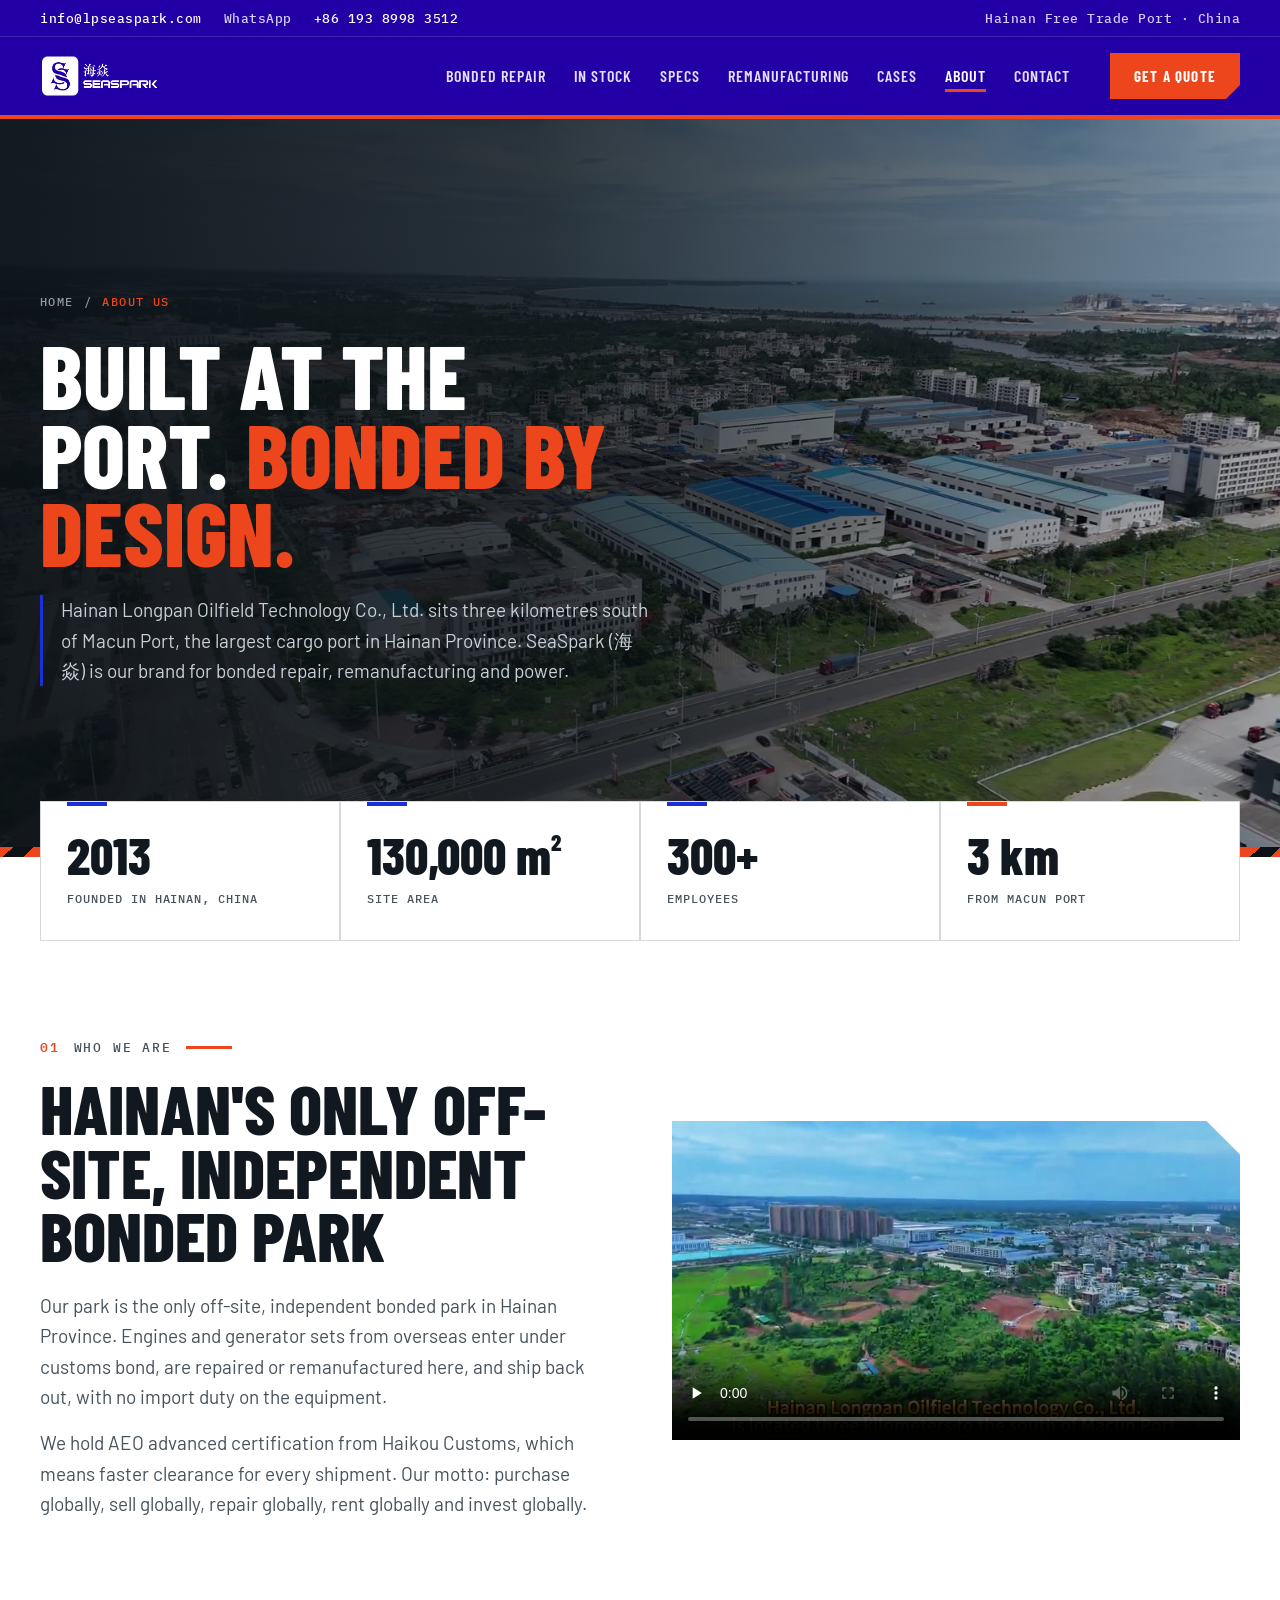
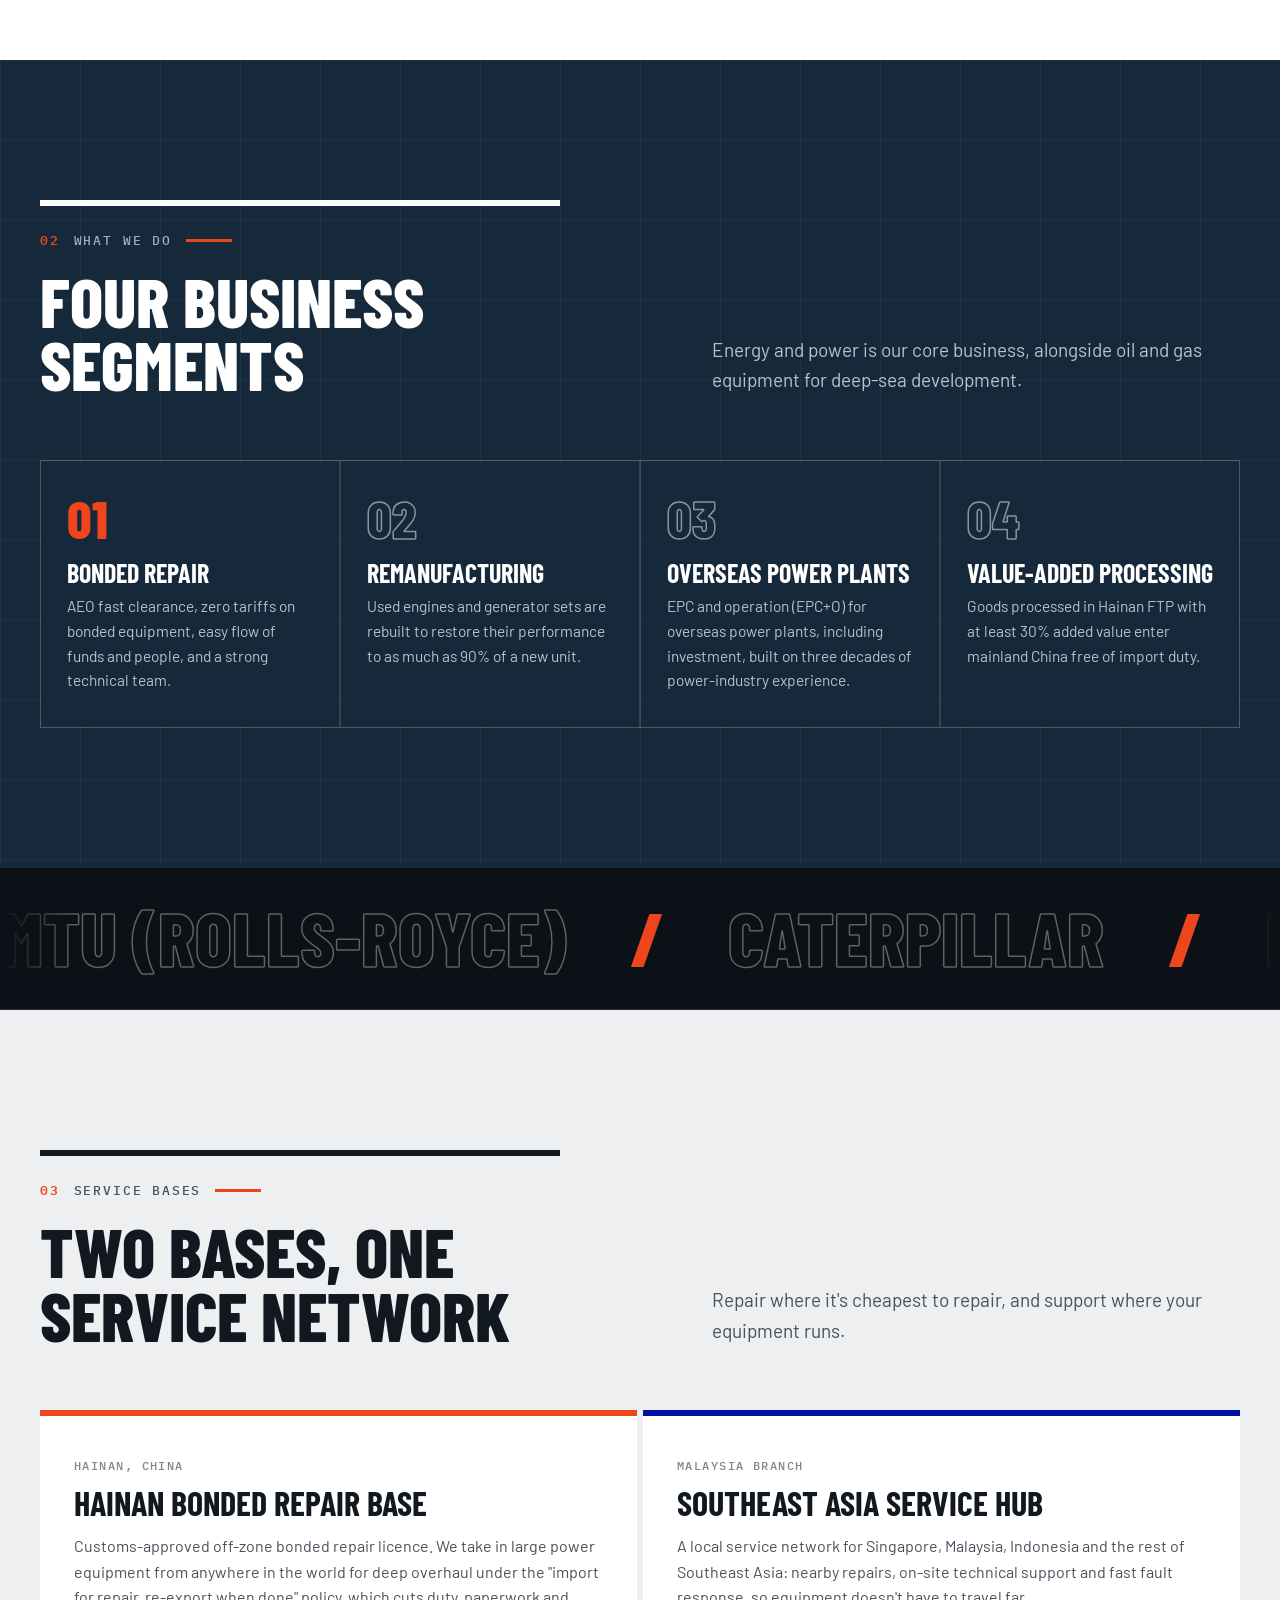
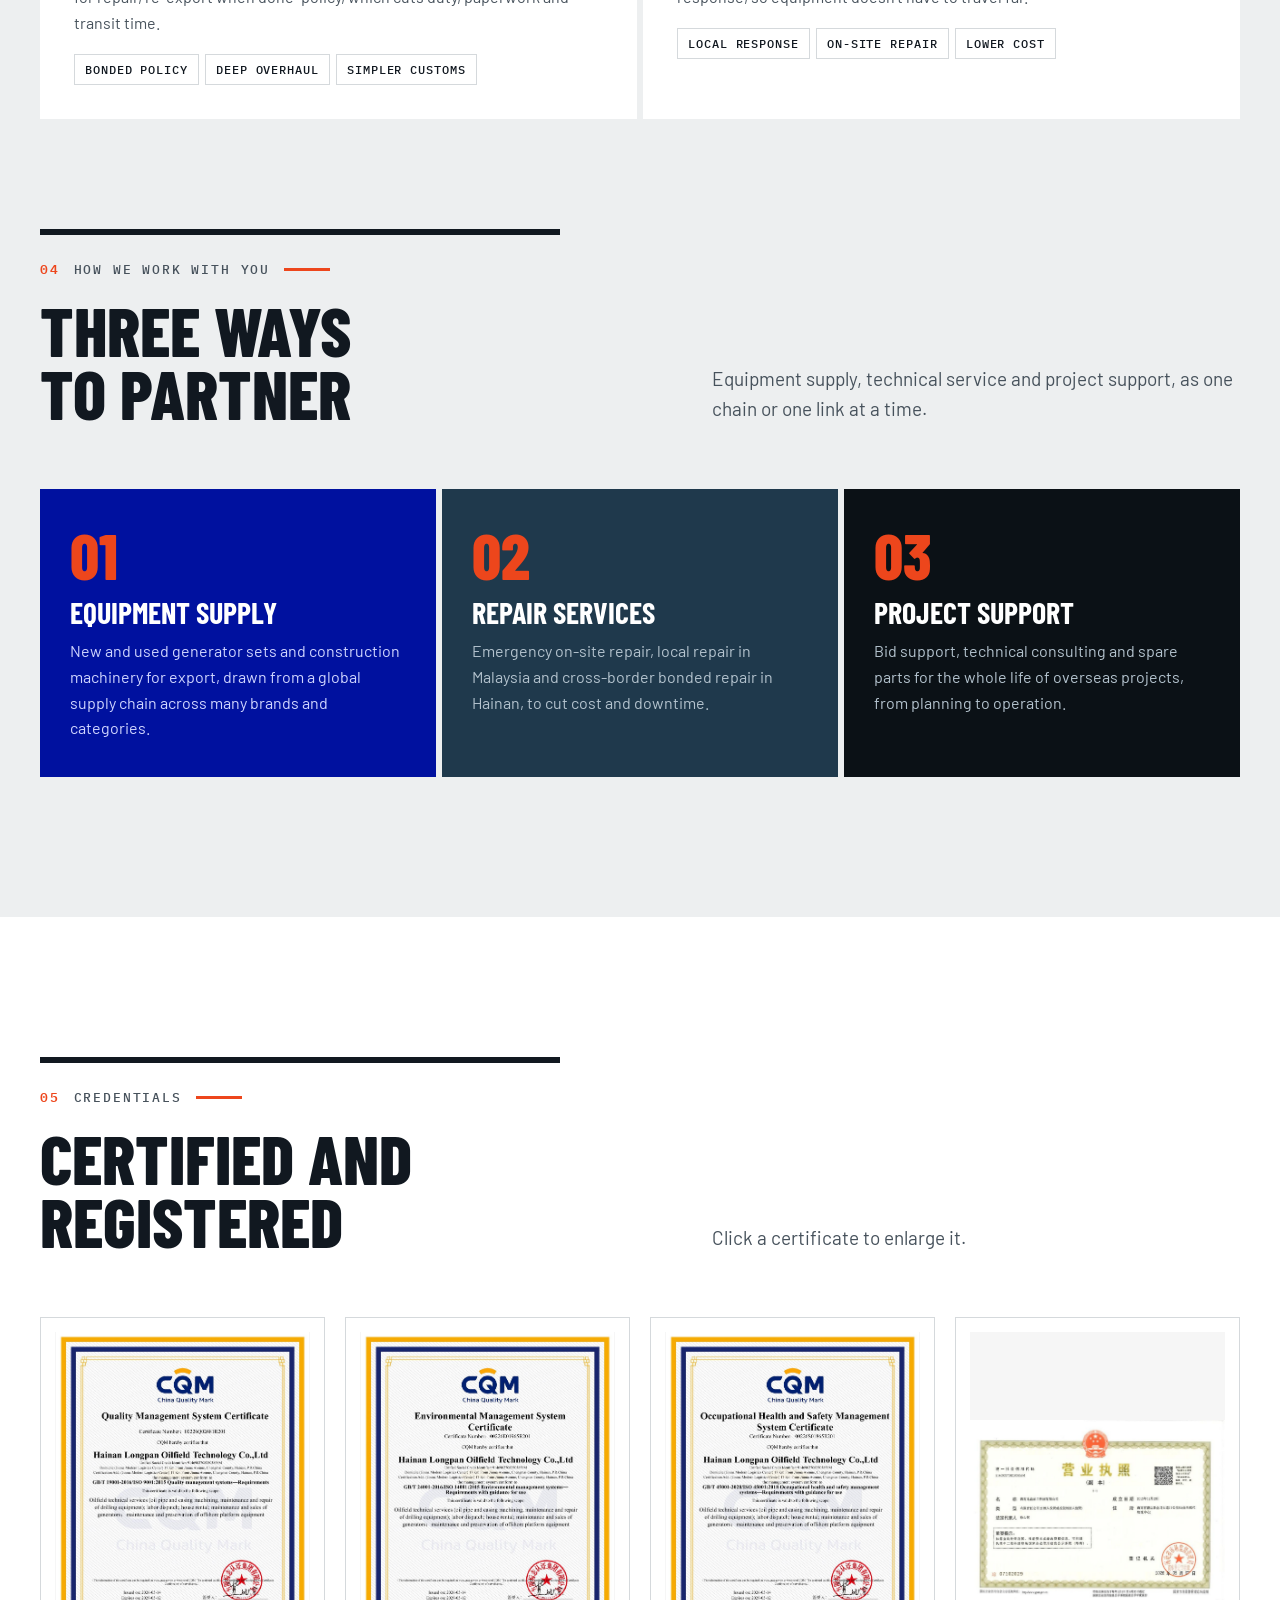
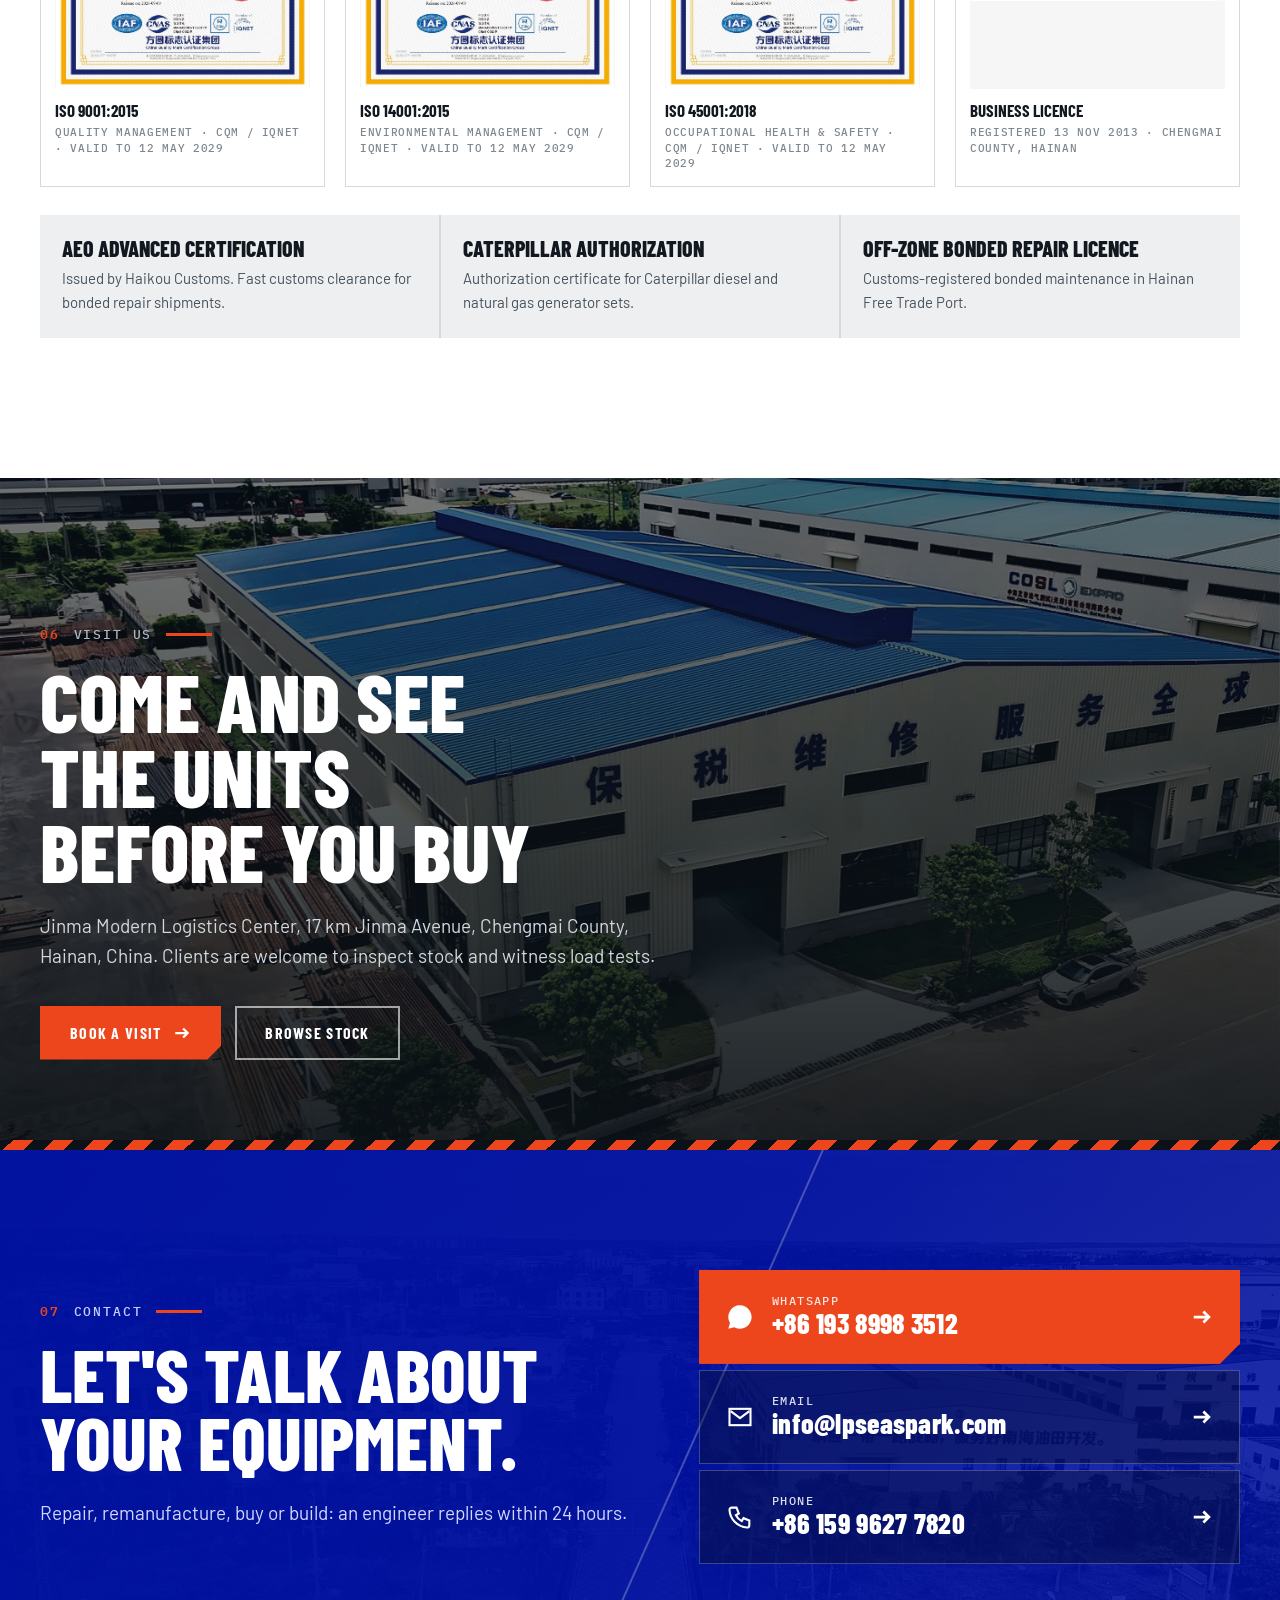
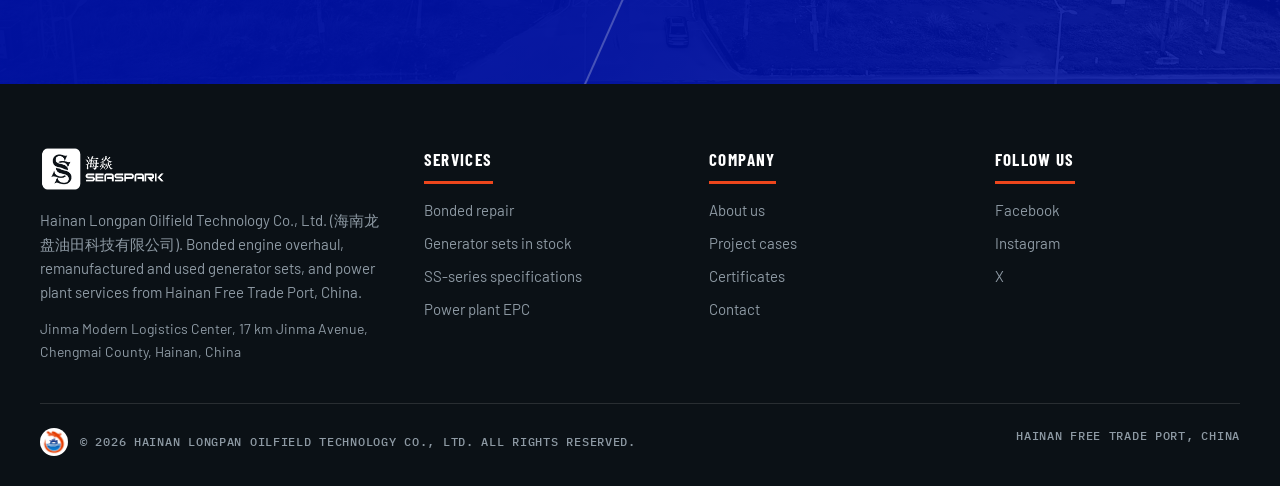
==== commit c24c8620: "About: renewed English ISO 9001/14001/45001 certificates (valid to 2029-05-12) Co-Authored-By: Claud" ====
--- a/about.html
+++ b/about.html
@@ -92,9 +92,9 @@
     <p class="lead">Click a certificate to enlarge it.</p>
   </div>
   <div class="certs" data-rv="2">
-    <figure><img src="images/cert-iso-3.jpg" alt="ISO 9001 quality management system certificate" loading="lazy"><figcaption>ISO 9001:2015<small>Quality management system · CQM</small></figcaption></figure>
-    <figure><img src="images/cert-iso-2.jpg" alt="ISO 14001 environmental management system certificate" loading="lazy"><figcaption>ISO 14001:2015<small>Environmental management system · CQM</small></figcaption></figure>
-    <figure><img src="images/cert-iso-1.jpg" alt="ISO 45001 occupational health and safety certificate" loading="lazy"><figcaption>ISO 45001:2018<small>Occupational health and safety · CQM</small></figcaption></figure>
+    <figure><img src="images/cert-iso-3.jpg" alt="ISO 9001 quality management system certificate" loading="lazy"><figcaption>ISO 9001:2015<small>Quality management · CQM / IQNET · Valid to 12 May 2029</small></figcaption></figure>
+    <figure><img src="images/cert-iso-2.jpg" alt="ISO 14001 environmental management system certificate" loading="lazy"><figcaption>ISO 14001:2015<small>Environmental management · CQM / IQNET · Valid to 12 May 2029</small></figcaption></figure>
+    <figure><img src="images/cert-iso-1.jpg" alt="ISO 45001 occupational health and safety certificate" loading="lazy"><figcaption>ISO 45001:2018<small>Occupational health &amp; safety · CQM / IQNET · Valid to 12 May 2029</small></figcaption></figure>
     <figure><img src="images/cert-license.jpg" alt="Business licence of Hainan Longpan Oilfield Technology Co., Ltd." loading="lazy"><figcaption>Business licence<small>Registered 13 Nov 2013 · Chengmai County, Hainan</small></figcaption></figure>
   </div>
   <div class="creds-list" data-rv>
--- a/css/site.css
+++ b/css/site.css
@@ -383,45 +383,58 @@
   .ways b{font-size:22px}
 }
 
-/* intro: test-bench ignition, then bay doors open onto the hero */
-.intro{position:fixed;inset:0;z-index:100;pointer-events:auto}
-.intro .door{position:absolute;left:0;right:0;height:50.5%;background:var(--night);overflow:hidden;transition:transform 1s cubic-bezier(.76,0,.24,1)}
-.intro .door .ph{position:absolute;left:0;right:0;height:100vh;height:100lvh;display:flex;justify-content:center;background:radial-gradient(50% 40% at 50% 66%,rgba(237,70,28,.12),transparent 70%),var(--night)}
-.intro .door.t .ph{top:0}.intro .door.b .ph{bottom:0}
-.intro .door .ph img{position:absolute;left:50%;translate:-50% 0;width:min(62vw,1000px);height:auto;max-width:none;top:calc(100vh * .67 - min(62vw,1000px) * .945);-webkit-mask-image:radial-gradient(ellipse 50% 46% at 50% 63%,#000 58%,transparent 100%);mask-image:radial-gradient(ellipse 50% 46% at 50% 63%,#000 58%,transparent 100%);transform:scale(1.1);transform-origin:50% 63%;animation:introZoom 3.2s cubic-bezier(.2,.7,.2,1) forwards}
-.intro .door .ph::after{content:"";position:absolute;inset:0;background:radial-gradient(70% 55% at 50% 64%,rgba(11,17,22,0),rgba(11,17,22,.78) 100%),linear-gradient(180deg,rgba(11,17,22,.6) 0%,rgba(11,17,22,0) 45%,rgba(11,17,22,.35) 100%)}
-@keyframes introZoom{to{transform:scale(1)}}
-@media (max-aspect-ratio:3/4){.intro .door .ph img{position:static;translate:none;top:auto;width:100%;height:100%;object-fit:cover;-webkit-mask-image:none;mask-image:none}}
-.intro .door.b{bottom:0}
-.intro .door::after{content:"";position:absolute;inset:0;background-image:var(--grid);background-size:64px 64px}
-.intro .door.t{top:0;border-bottom:6px solid transparent;border-image:var(--hazard) 6}
-.intro .sweep{position:absolute;top:0;bottom:0;width:30%;left:-30%;z-index:1;background:linear-gradient(90deg,transparent,rgba(255,150,110,.10),transparent);animation:sweep 2.2s .2s ease-in-out forwards}
-@keyframes sweep{to{left:100%}}
-.intro .cap{margin-top:26px;font:500 11.5px var(--f-mono);text-transform:uppercase;letter-spacing:.16em;color:#9AA6B0;opacity:0;animation:inUp .5s .5s ease forwards}
-.intro .seam{position:absolute;left:0;right:0;top:50%;height:3px;margin-top:-1px;background:linear-gradient(90deg,transparent,var(--orange) 20%,#FFD0BC 50%,var(--orange) 80%,transparent);transform:scaleX(0);opacity:0;z-index:2;box-shadow:0 0 24px 4px rgba(237,70,28,.7)}
-.intro .core{position:absolute;left:50%;top:23%;transform:translate(-50%,-50%);width:min(560px,86vw);text-align:center;z-index:3;color:#fff;transition:opacity .35s,transform .35s}
-.intro .core img{height:64px;width:auto;margin:0 auto 34px;opacity:0;transform:translateY(10px);animation:inUp .6s .1s ease forwards}
-.intro .row{display:flex;justify-content:space-between;align-items:baseline;font:500 12px var(--f-mono);text-transform:uppercase;letter-spacing:.14em;color:#9AA6B0;opacity:0;animation:inUp .5s .3s ease forwards}
-.intro .row b{font:800 54px/1 var(--f-head);color:#fff;font-variant-numeric:tabular-nums;letter-spacing:0}
-.intro .row b.hot{color:var(--orange)}
-.intro .meter{position:relative;height:10px;background:rgba(255,255,255,.08);margin-top:14px;opacity:0;animation:inUp .5s .3s ease forwards}
-.intro .meter i{position:absolute;left:0;top:0;bottom:0;width:0;background:linear-gradient(90deg,var(--blue-2),var(--orange));box-shadow:0 0 18px rgba(237,70,28,.6)}
-.intro .ticks{position:relative;height:22px;margin-top:8px;font:500 11px var(--f-mono);color:#66727C;opacity:0;animation:inUp .5s .3s ease forwards}
-.intro .ticks span{position:absolute;transform:translateX(-50%);transition:color .2s}
-.intro .ticks span:nth-child(3){transform:translateX(-80%)}.intro .ticks span:last-child{transform:translateX(-60%)}
-.intro .ticks span.on{color:#fff}
+/* intro: laser line -> brand opens from the line -> blast-door split */
+.intro{position:fixed;inset:0;z-index:100;background:#06080A;overflow:hidden;cursor:pointer}
+.intro .door{position:absolute;left:0;right:0;height:50%;overflow:hidden;transition:transform 1.25s cubic-bezier(.77,0,.18,1)}
+.intro .door.t{top:0}.intro .door.b{bottom:0}
+.intro .st{position:absolute;left:0;right:0;height:100vh;height:100lvh;background:#06080A}
+.intro .door.t .st{top:0}.intro .door.b .st{bottom:0}
+.intro .bgi{position:absolute;inset:0;width:100%;height:100%;object-fit:cover;filter:grayscale(.85) contrast(1.25) brightness(.55);opacity:0;transform:scale(1.18)}
+.intro .st::before{content:"";position:absolute;inset:0;z-index:1;background:radial-gradient(60% 50% at 50% 50%,rgba(6,8,10,.25),rgba(6,8,10,.92) 100%),linear-gradient(180deg,rgba(6,8,10,.7),rgba(6,8,10,.2) 45%,rgba(6,8,10,.2) 55%,rgba(6,8,10,.8));pointer-events:none}
+.intro .st::after{content:"";position:absolute;inset:0;z-index:1;background-image:var(--grid);background-size:80px 80px;opacity:.5;pointer-events:none}
+.intro .mk{position:absolute;left:0;right:0;top:50%;transform:translateY(-50%);z-index:2;text-align:center;color:#fff;clip-path:inset(50% 0 50% 0)}
+.intro .mk .lg{position:absolute;left:50%;bottom:100%;transform:translateX(-50%);margin:0 0 clamp(16px,2.4vw,30px)!important}
+.intro .mk span{position:absolute;left:0;right:0;top:100%}
+.intro .mk .lg{display:block;height:clamp(34px,4.2vw,54px);width:auto;margin:0 auto clamp(14px,2vw,26px);opacity:.95}
+.intro .mk b{display:block;font:800 clamp(72px,15vw,232px)/.82 var(--f-head);letter-spacing:.42em;margin-right:-.42em;text-transform:uppercase;
+  background:linear-gradient(100deg,#7D8790 0%,#E9EEF2 30%,#FFFFFF 42%,#9AA4AD 54%,#59626A 100%);background-size:240% 100%;background-position:100% 0;-webkit-background-clip:text;background-clip:text;color:transparent;filter:drop-shadow(0 10px 40px rgba(0,0,0,.6))}
+.intro .mk span{display:flex;justify-content:center;align-items:center;gap:14px;flex-wrap:wrap;margin-top:clamp(16px,2.2vw,30px);font:500 clamp(10px,1vw,12.5px) var(--f-mono);text-transform:uppercase;letter-spacing:.32em;color:#A9B3BB;opacity:0}
+.intro .mk span i{width:5px;height:5px;background:var(--orange);display:inline-block;transform:rotate(45deg)}
+.intro .ln{position:absolute;left:0;right:0;top:50%;height:2px;margin-top:-1px;z-index:3;background:linear-gradient(90deg,transparent 0%,var(--orange) 18%,#FFD9C8 50%,var(--orange) 82%,transparent 100%);box-shadow:0 0 18px 2px rgba(237,70,28,.75),0 0 60px 6px rgba(237,70,28,.25);transform:scaleX(0)}
 .intro canvas{position:absolute;inset:0;width:100%;height:100%;z-index:4;pointer-events:none}
-.intro .skip{position:absolute;right:max(20px,env(safe-area-inset-right,0px));bottom:max(20px,env(safe-area-inset-bottom,0px));z-index:5;background:none;border:1px solid rgba(255,255,255,.3);color:#C7D0D7;font:500 11.5px var(--f-mono);text-transform:uppercase;letter-spacing:.12em;padding:10px 14px;cursor:pointer}
+.intro .hud{position:absolute;inset:0;z-index:5;pointer-events:none;font:500 11px/1.7 var(--f-mono);text-transform:uppercase;letter-spacing:.18em;color:#6F7B85}
+.intro .hud span{position:absolute;opacity:0}
+.intro .hud .tl{left:var(--gut);top:max(28px,env(safe-area-inset-top,0px))}
+.intro .hud .tr{right:var(--gut);top:max(28px,env(safe-area-inset-top,0px));text-align:right}
+.intro .hud .bl{left:var(--gut);bottom:max(30px,env(safe-area-inset-bottom,0px));font:800 44px/1 var(--f-head);letter-spacing:.04em;color:#fff}
+.intro .hud .br{right:var(--gut);bottom:max(34px,env(safe-area-inset-bottom,0px));color:var(--orange)}
+.intro .hud .prog{position:absolute;left:0;bottom:0;height:3px;width:100%;background:var(--orange);transform:scaleX(0);transform-origin:0 50%;box-shadow:0 0 14px rgba(237,70,28,.8)}
+.intro .skip{position:absolute;right:var(--gut);bottom:max(72px,calc(env(safe-area-inset-bottom,0px) + 72px));z-index:6;background:none;border:1px solid rgba(255,255,255,.22);color:#9AA6B0;font:500 10.5px var(--f-mono);text-transform:uppercase;letter-spacing:.16em;padding:8px 12px;cursor:pointer;opacity:0;transition:opacity .4s .8s,color .2s,border-color .2s}
 .intro .skip:hover{color:#fff;border-color:#fff}
-.intro.go .core{opacity:0;transform:translate(-50%,-50%) scale(.96)}
-.intro.go .seam{animation:seam .45s ease forwards}
+/* timeline */
+.intro.run .ln{animation:lnDraw .75s .15s cubic-bezier(.7,0,.2,1) forwards}
+.intro.run .bgi{animation:bgIn 3.2s .45s cubic-bezier(.2,.6,.2,1) forwards}
+.intro.run .mk{animation:mkOpen .95s .8s cubic-bezier(.7,0,.2,1) forwards}
+.intro.run .mk b{animation:mkTrack 1.6s .8s cubic-bezier(.2,.7,.2,1) forwards,sheen 1.5s 1.35s ease-in-out forwards}
+.intro.run .mk span{animation:fadeIn .7s 1.45s ease forwards}
+.intro.run .hud span{animation:fadeIn .6s .35s ease forwards}
+.intro.run .hud .prog{animation:prog 2.6s .2s linear forwards}
+.intro.run .skip{opacity:1}
+.intro.go .ln{animation:lnFlash .3s ease forwards}
+.intro.go .hud,.intro.go .skip,.intro.go canvas{opacity:0;transition:opacity .25s}
 .intro.open .door.t{transform:translateY(-101%)}
 .intro.open .door.b{transform:translateY(101%)}
-.intro.open .seam{animation:seamOut .35s ease forwards}
-.intro.open .skip{opacity:0}
-@keyframes inUp{to{opacity:1;transform:none}}
-@keyframes seam{0%{transform:scaleX(0);opacity:1}100%{transform:scaleX(1);opacity:1}}
-@keyframes seamOut{0%{transform:scaleX(1);opacity:1}100%{transform:scaleX(1);opacity:0}}
+.intro.open{background:transparent;pointer-events:none}
+.intro.open .ln{opacity:0;transition:opacity .2s}
+@keyframes lnDraw{to{transform:scaleX(1)}}
+@keyframes lnFlash{0%{transform:scaleX(1);height:2px;filter:none}50%{height:6px;filter:brightness(2.2)}100%{transform:scaleX(1);height:2px;filter:brightness(1.4)}}
+@keyframes bgIn{to{opacity:1;transform:scale(1.02)}}
+@keyframes mkOpen{to{clip-path:inset(-200% 0 -200% 0)}}
+@keyframes mkTrack{from{letter-spacing:.42em;margin-right:-.42em}to{letter-spacing:.06em;margin-right:-.06em}}
+@keyframes sheen{to{background-position:0 0}}
+@keyframes prog{to{transform:scaleX(1)}}
+@keyframes fadeIn{to{opacity:1}}
+@media (max-width:720px){.intro .hud .tr{display:none}.intro .hud .bl{font-size:32px}.intro .mk b{letter-spacing:.2em}}
 .has-intro .slide.on .tag,.has-intro .slide.on h1,.has-intro .slide.on .h1,.has-intro .slide.on p,.has-intro .slide.on .cta{opacity:0;transform:translateY(28px)}
 .has-intro .slide.on img{transform:scale(1.14)}
 .intro-done .slide.on .tag,.intro-done .slide.on h1,.intro-done .slide.on .h1,.intro-done .slide.on p,.intro-done .slide.on .cta{opacity:1;transform:none;transition:opacity .7s ease,transform .7s cubic-bezier(.2,.7,.2,1)}
@@ -650,3 +663,4 @@
 }
 
 .band > video{position:absolute;inset:0;width:100%;height:100%;object-fit:cover;z-index:-2;filter:saturate(.8)}
+.badge.asis{background:#5A6570}
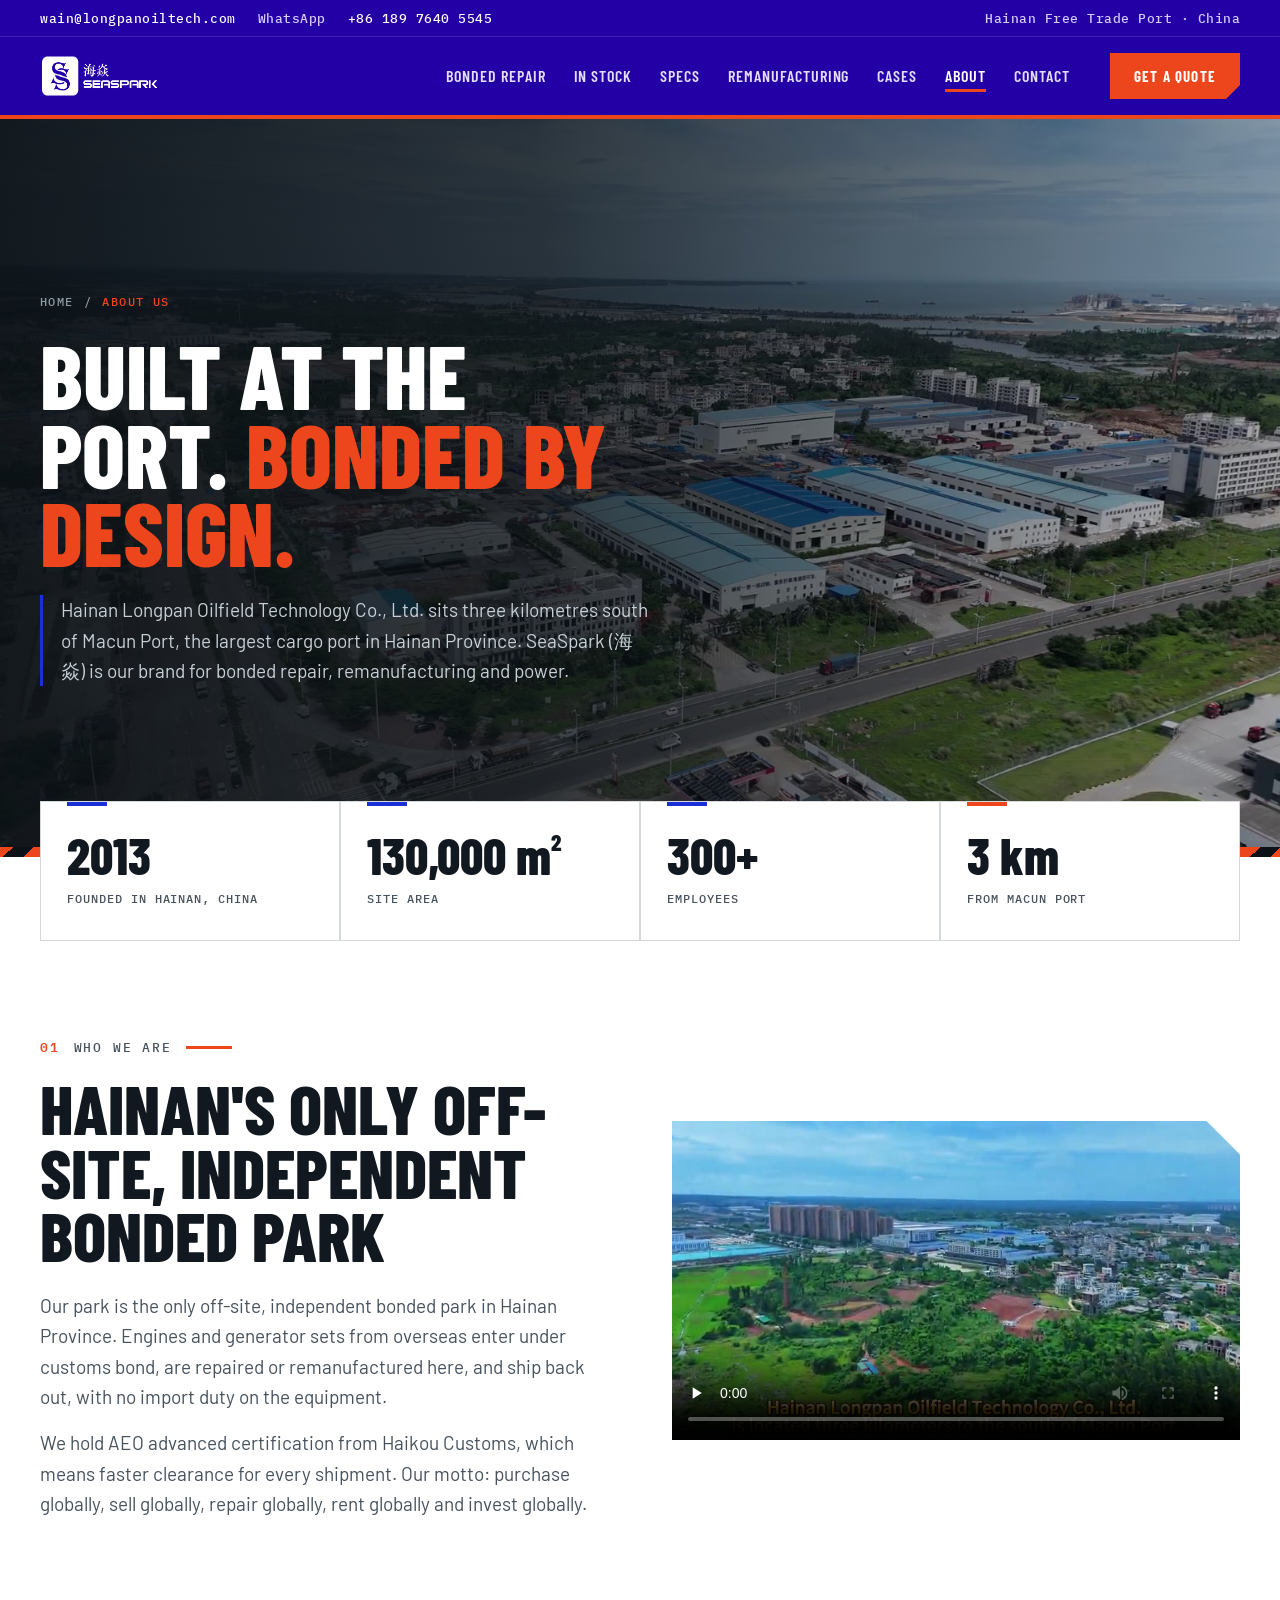
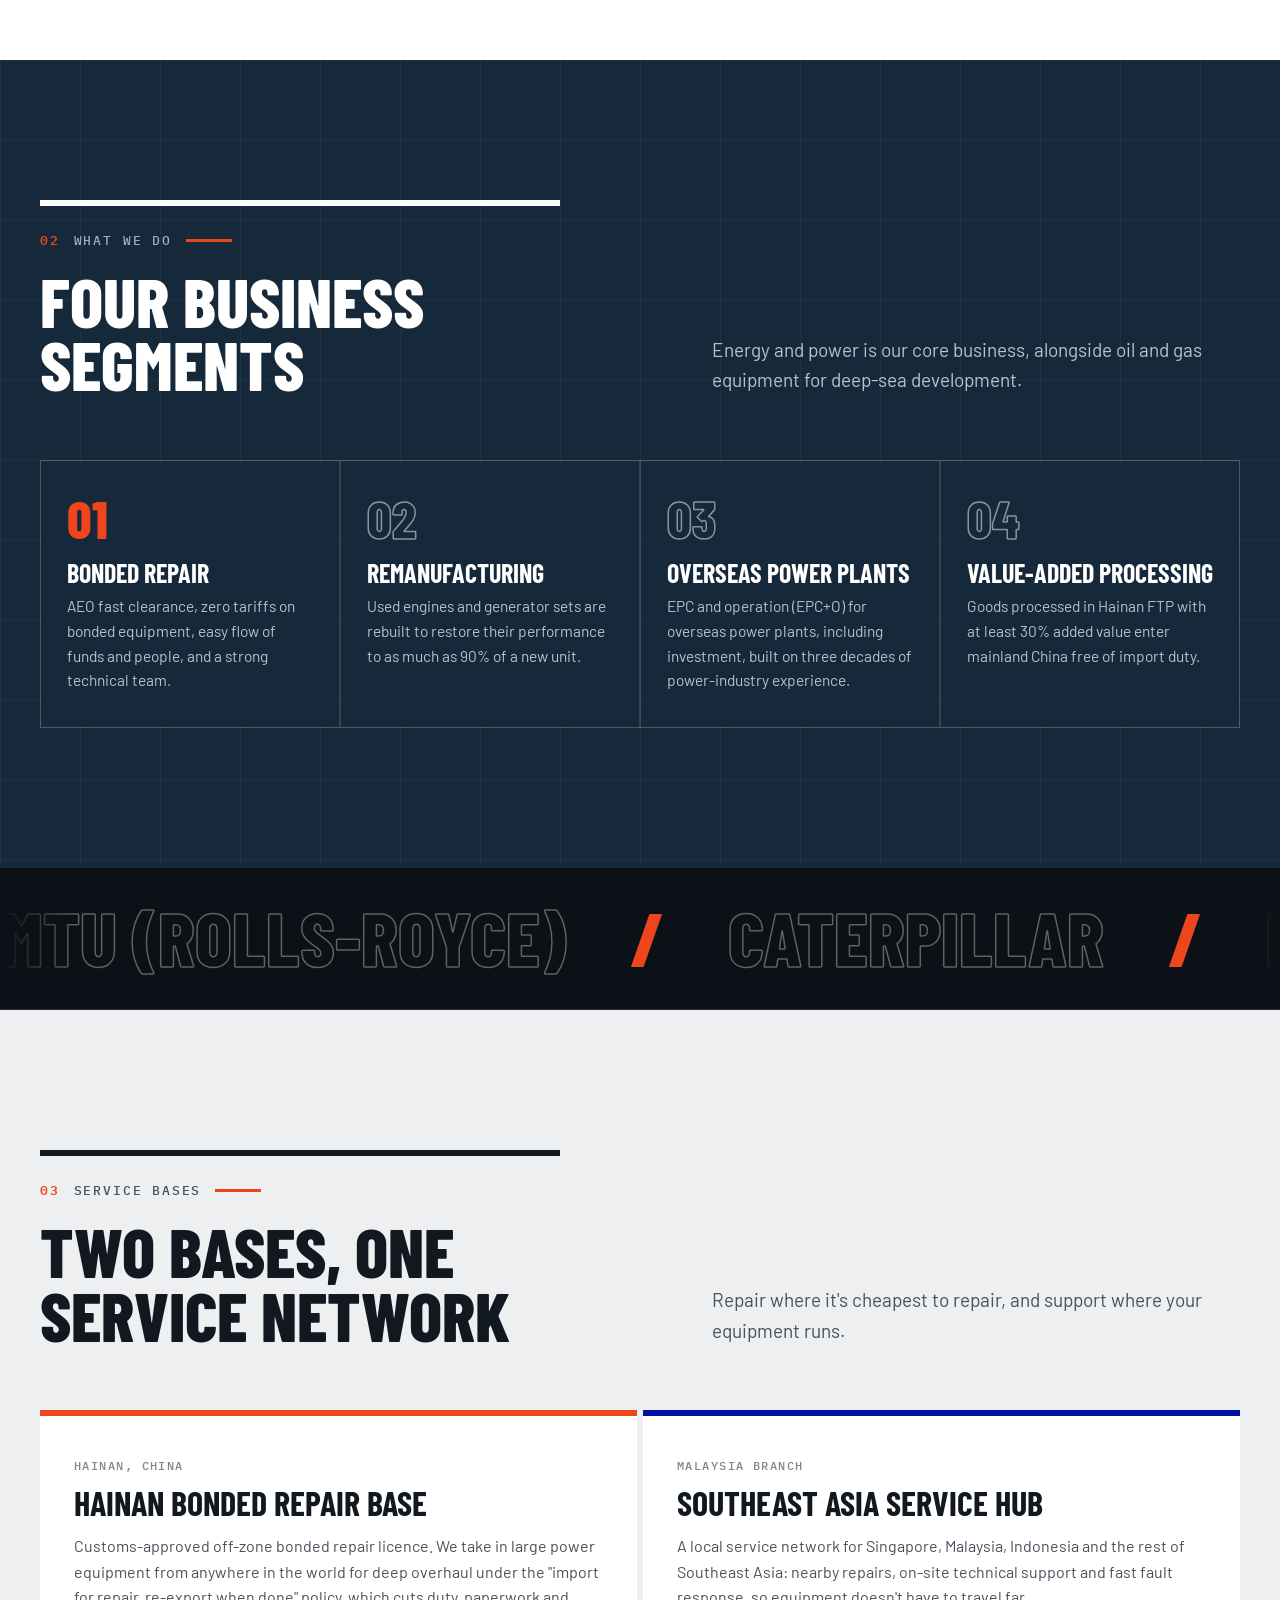
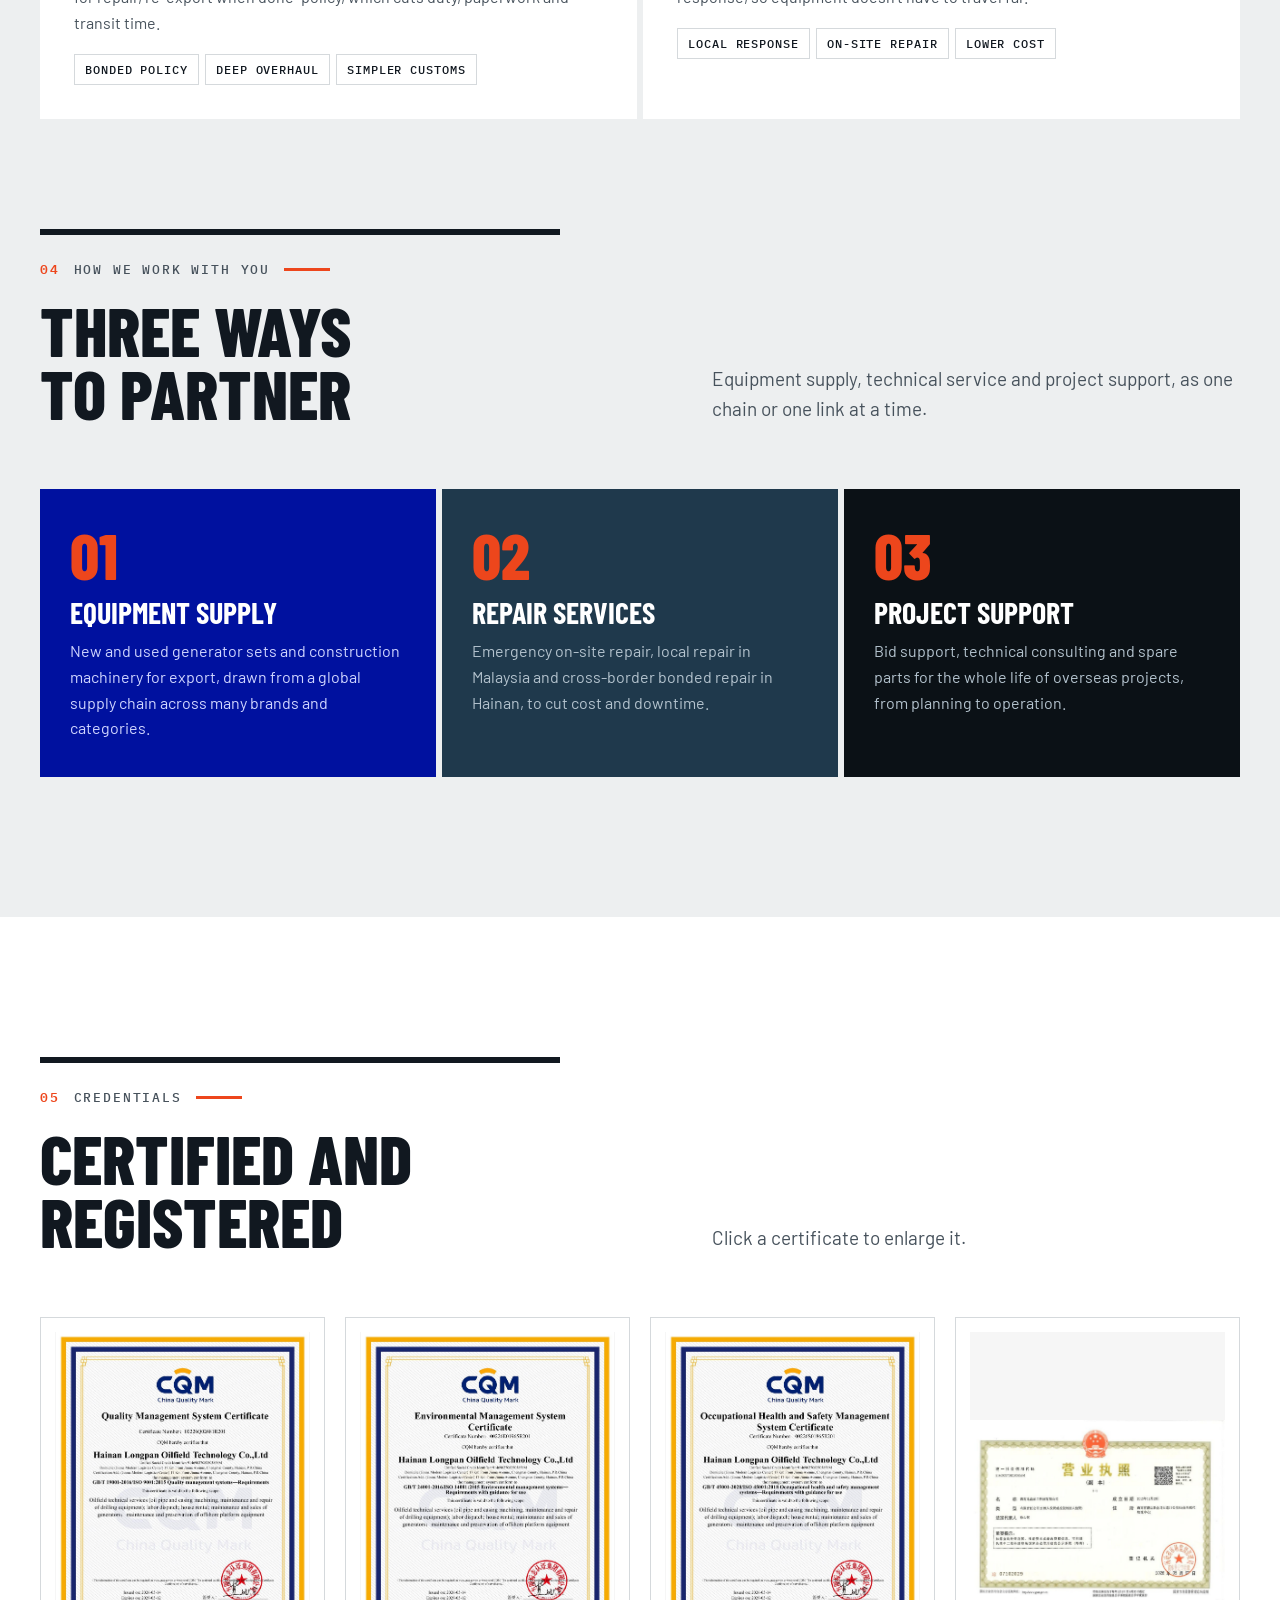
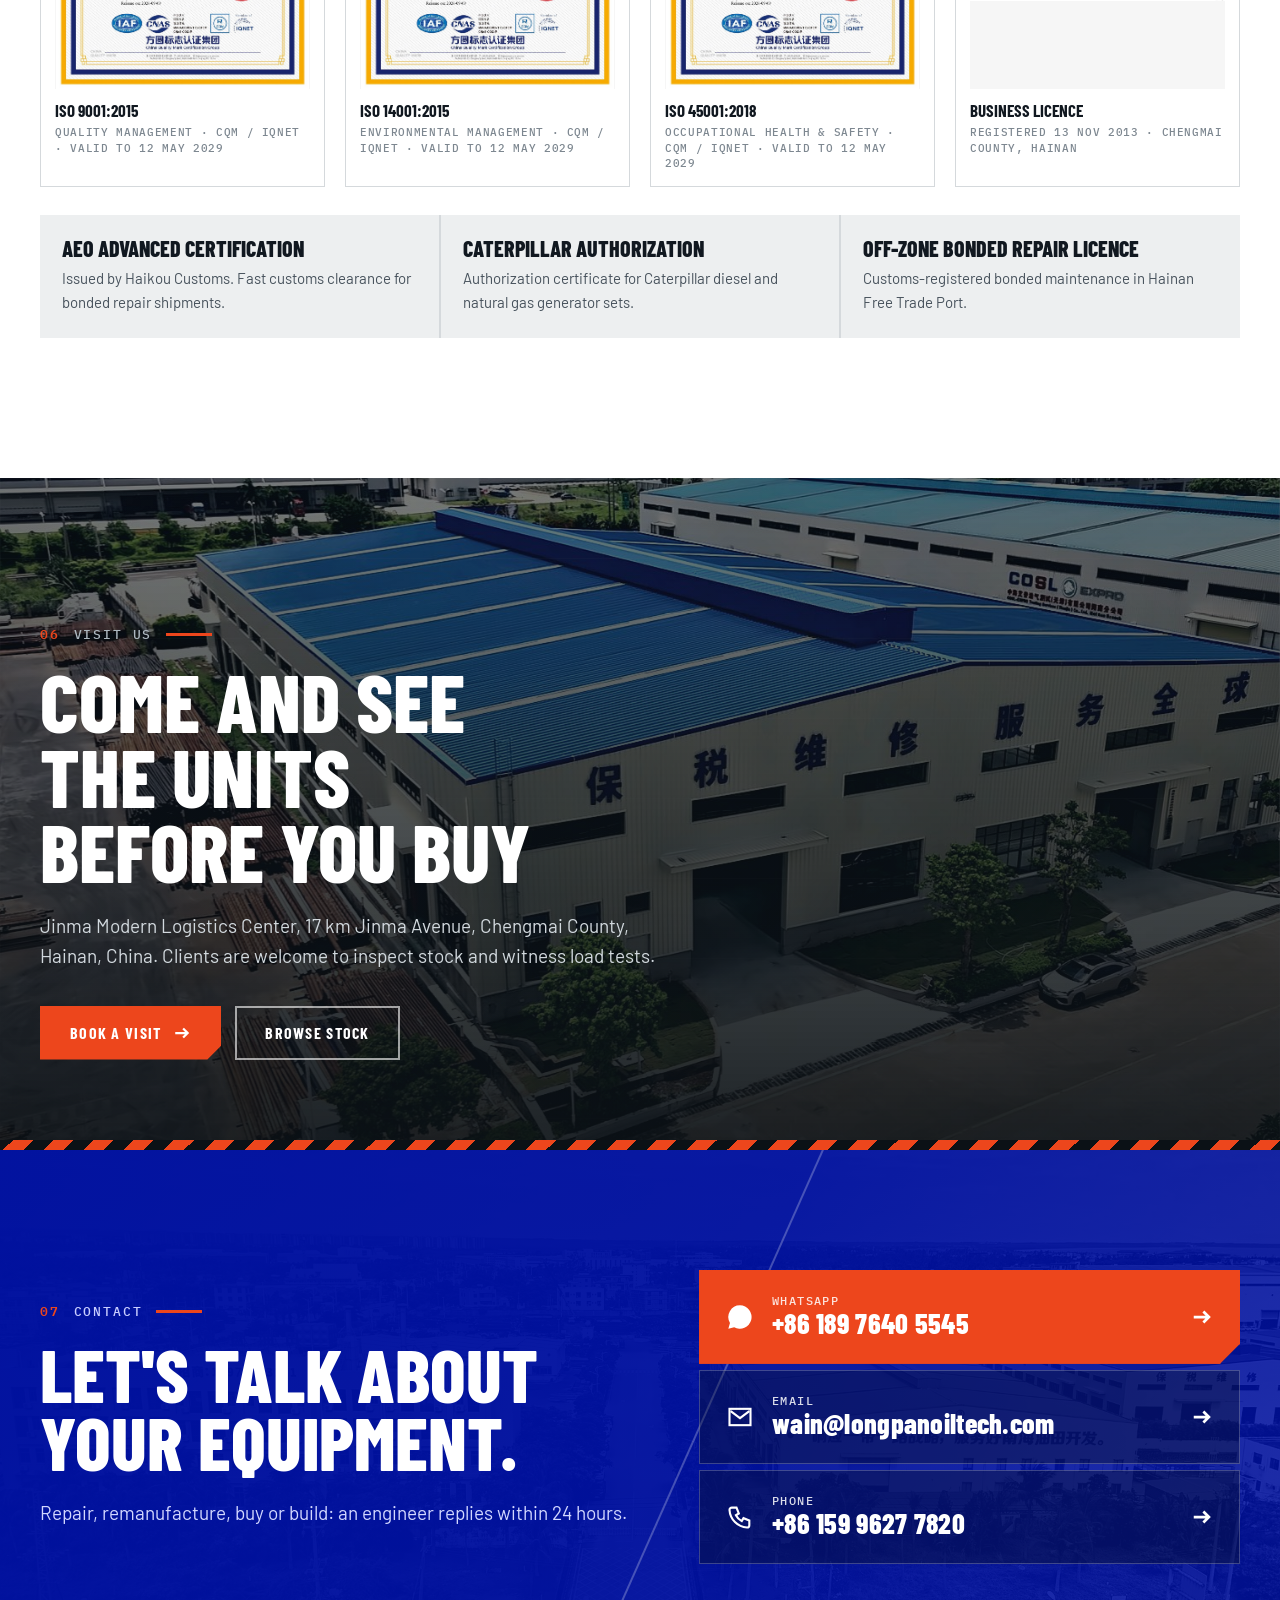
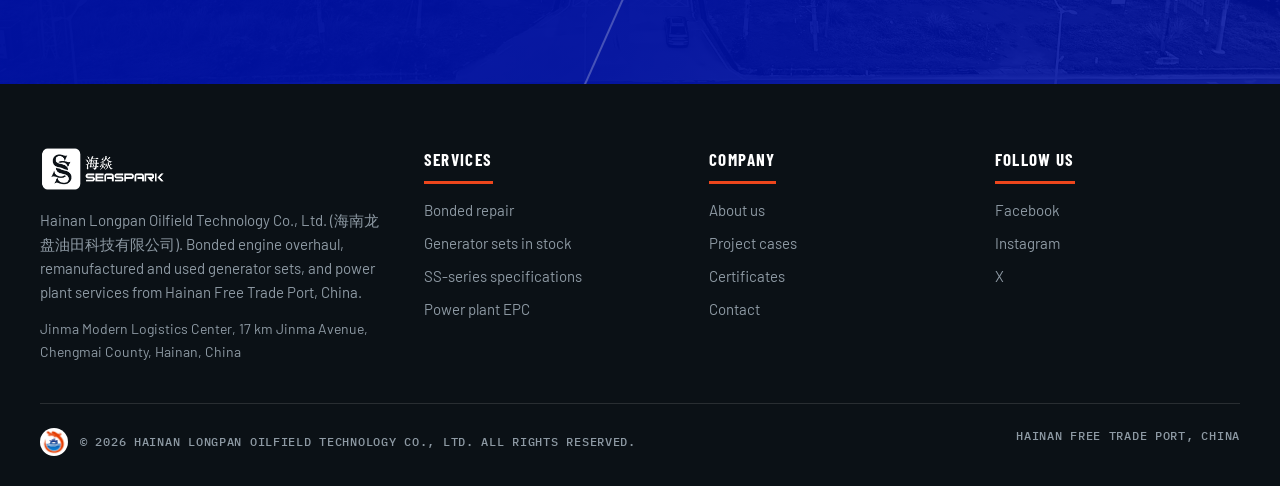
==== commit a23d39bf: "Update contact email and WhatsApp number on all pages Email: wain@longpanoiltech.com WhatsApp: +86 1" ====
--- a/about.html
+++ b/about.html
@@ -13,7 +13,7 @@
 </head>
 <body>
 <div class="topbar"><div class="wrap">
-  <span><b>info@lpseaspark.com</b>WhatsApp <b>+86 193 8998 3512</b></span>
+  <span><b>wain@longpanoiltech.com</b>WhatsApp <b>+86 189 7640 5545</b></span>
   <span>Hainan Free Trade Port · China</span>
 </div></div>
 
@@ -120,8 +120,8 @@
     <p class="lead">Repair, remanufacture, buy or build: an engineer replies within 24 hours.</p>
   </div>
   <div class="ways">
-    <a class="main" href="https://wa.me/8619389983512" target="_blank" rel="noopener"><svg viewBox="0 0 24 24" fill="currentColor"><path d="M12 2a10 10 0 0 0-8.6 15.1L2 22l5-1.3A10 10 0 1 0 12 2Zm4.5 12.1c-.2-.1-1.5-.7-1.7-.8-.2-.1-.4-.1-.6.1l-.8 1c-.1.2-.3.2-.5.1a6.7 6.7 0 0 1-3.3-2.9c-.3-.4.3-.4.7-1.4.1-.2 0-.3 0-.4l-.8-1.8c-.2-.5-.4-.4-.6-.4h-.5a1 1 0 0 0-.7.3 3 3 0 0 0-.9 2.2 5.2 5.2 0 0 0 1.1 2.7 11.8 11.8 0 0 0 4.5 4c1.7.7 2.3.8 3.2.6a2.7 2.7 0 0 0 1.8-1.3 2.2 2.2 0 0 0 .2-1.3c-.1-.1-.3-.2-.5-.3Z"/></svg><div><small>WhatsApp</small><b>+86 193 8998 3512</b></div><svg class="arr" viewBox="0 0 16 16" fill="none" stroke="currentColor" stroke-width="2"><path d="M2 8h11M9 4l4 4-4 4"/></svg></a>
-    <a href="mailto:info@lpseaspark.com"><svg viewBox="0 0 24 24" fill="none" stroke="currentColor" stroke-width="1.8"><rect x="3" y="5" width="18" height="14"/><path d="m4 7 8 6 8-6"/></svg><div><small>Email</small><b>info@lpseaspark.com</b></div><svg class="arr" viewBox="0 0 16 16" fill="none" stroke="currentColor" stroke-width="2"><path d="M2 8h11M9 4l4 4-4 4"/></svg></a>
+    <a class="main" href="https://wa.me/8618976405545" target="_blank" rel="noopener"><svg viewBox="0 0 24 24" fill="currentColor"><path d="M12 2a10 10 0 0 0-8.6 15.1L2 22l5-1.3A10 10 0 1 0 12 2Zm4.5 12.1c-.2-.1-1.5-.7-1.7-.8-.2-.1-.4-.1-.6.1l-.8 1c-.1.2-.3.2-.5.1a6.7 6.7 0 0 1-3.3-2.9c-.3-.4.3-.4.7-1.4.1-.2 0-.3 0-.4l-.8-1.8c-.2-.5-.4-.4-.6-.4h-.5a1 1 0 0 0-.7.3 3 3 0 0 0-.9 2.2 5.2 5.2 0 0 0 1.1 2.7 11.8 11.8 0 0 0 4.5 4c1.7.7 2.3.8 3.2.6a2.7 2.7 0 0 0 1.8-1.3 2.2 2.2 0 0 0 .2-1.3c-.1-.1-.3-.2-.5-.3Z"/></svg><div><small>WhatsApp</small><b>+86 189 7640 5545</b></div><svg class="arr" viewBox="0 0 16 16" fill="none" stroke="currentColor" stroke-width="2"><path d="M2 8h11M9 4l4 4-4 4"/></svg></a>
+    <a href="mailto:wain@longpanoiltech.com"><svg viewBox="0 0 24 24" fill="none" stroke="currentColor" stroke-width="1.8"><rect x="3" y="5" width="18" height="14"/><path d="m4 7 8 6 8-6"/></svg><div><small>Email</small><b>wain@longpanoiltech.com</b></div><svg class="arr" viewBox="0 0 16 16" fill="none" stroke="currentColor" stroke-width="2"><path d="M2 8h11M9 4l4 4-4 4"/></svg></a>
     <a href="tel:+8615996277820"><svg viewBox="0 0 24 24" fill="none" stroke="currentColor" stroke-width="1.8"><path d="M5 4h4l2 5-2.5 1.5a11 11 0 0 0 5 5L15 13l5 2v4a2 2 0 0 1-2 2A16 16 0 0 1 3 6a2 2 0 0 1 2-2"/></svg><div><small>Phone</small><b>+86 159 9627 7820</b></div><svg class="arr" viewBox="0 0 16 16" fill="none" stroke="currentColor" stroke-width="2"><path d="M2 8h11M9 4l4 4-4 4"/></svg></a>
   </div>
 </div></section>
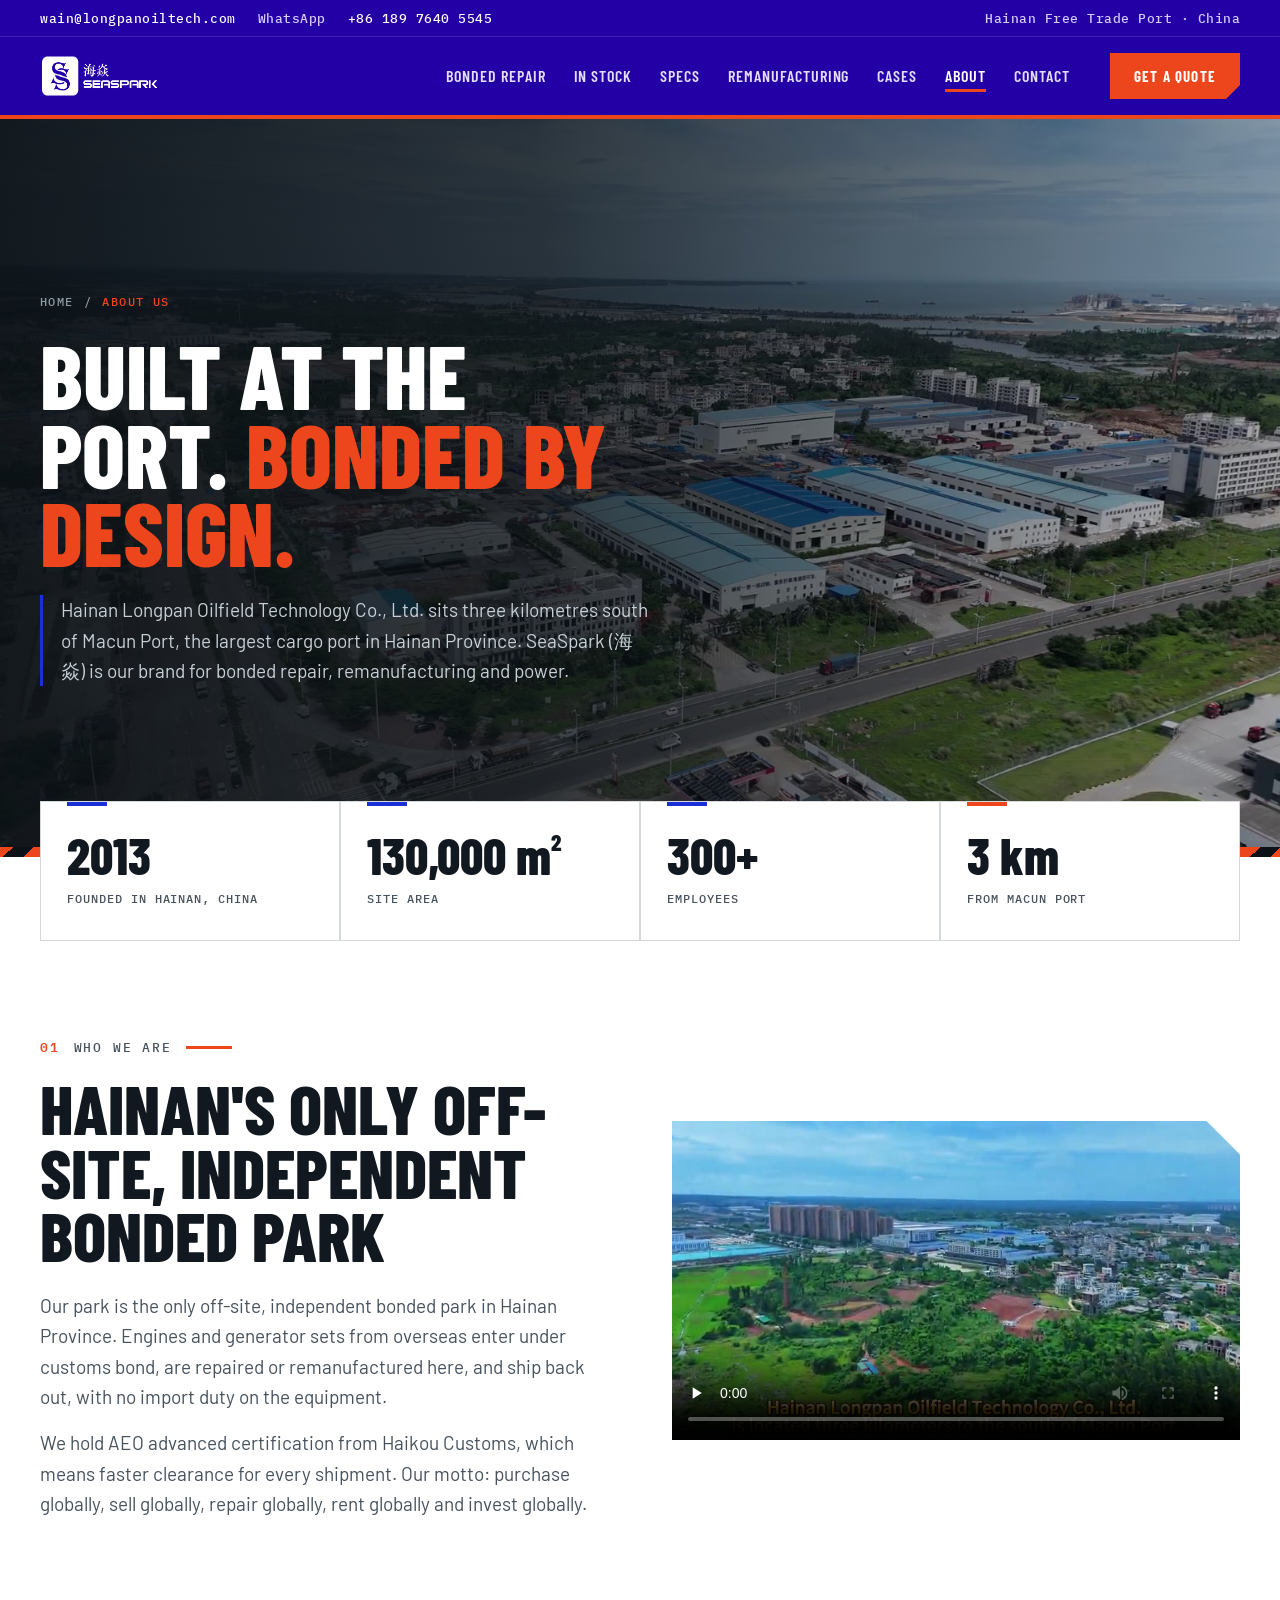
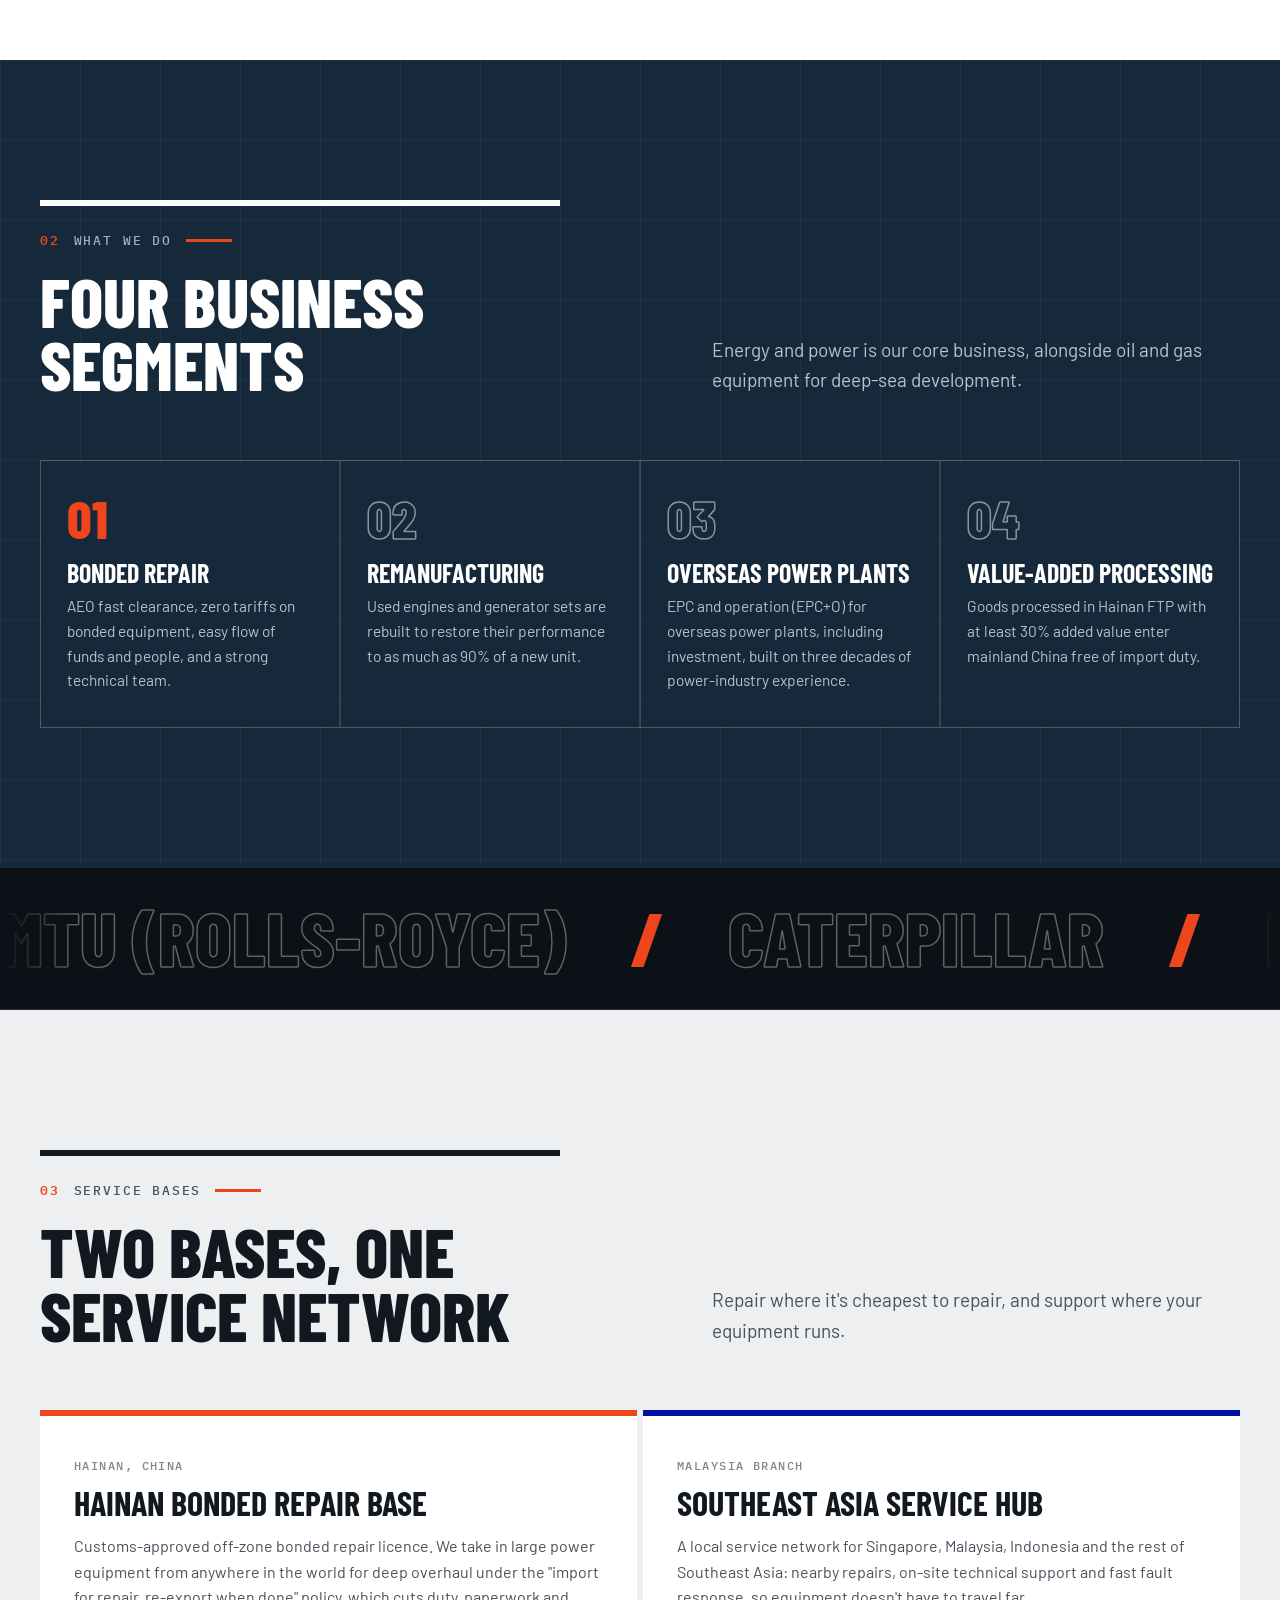
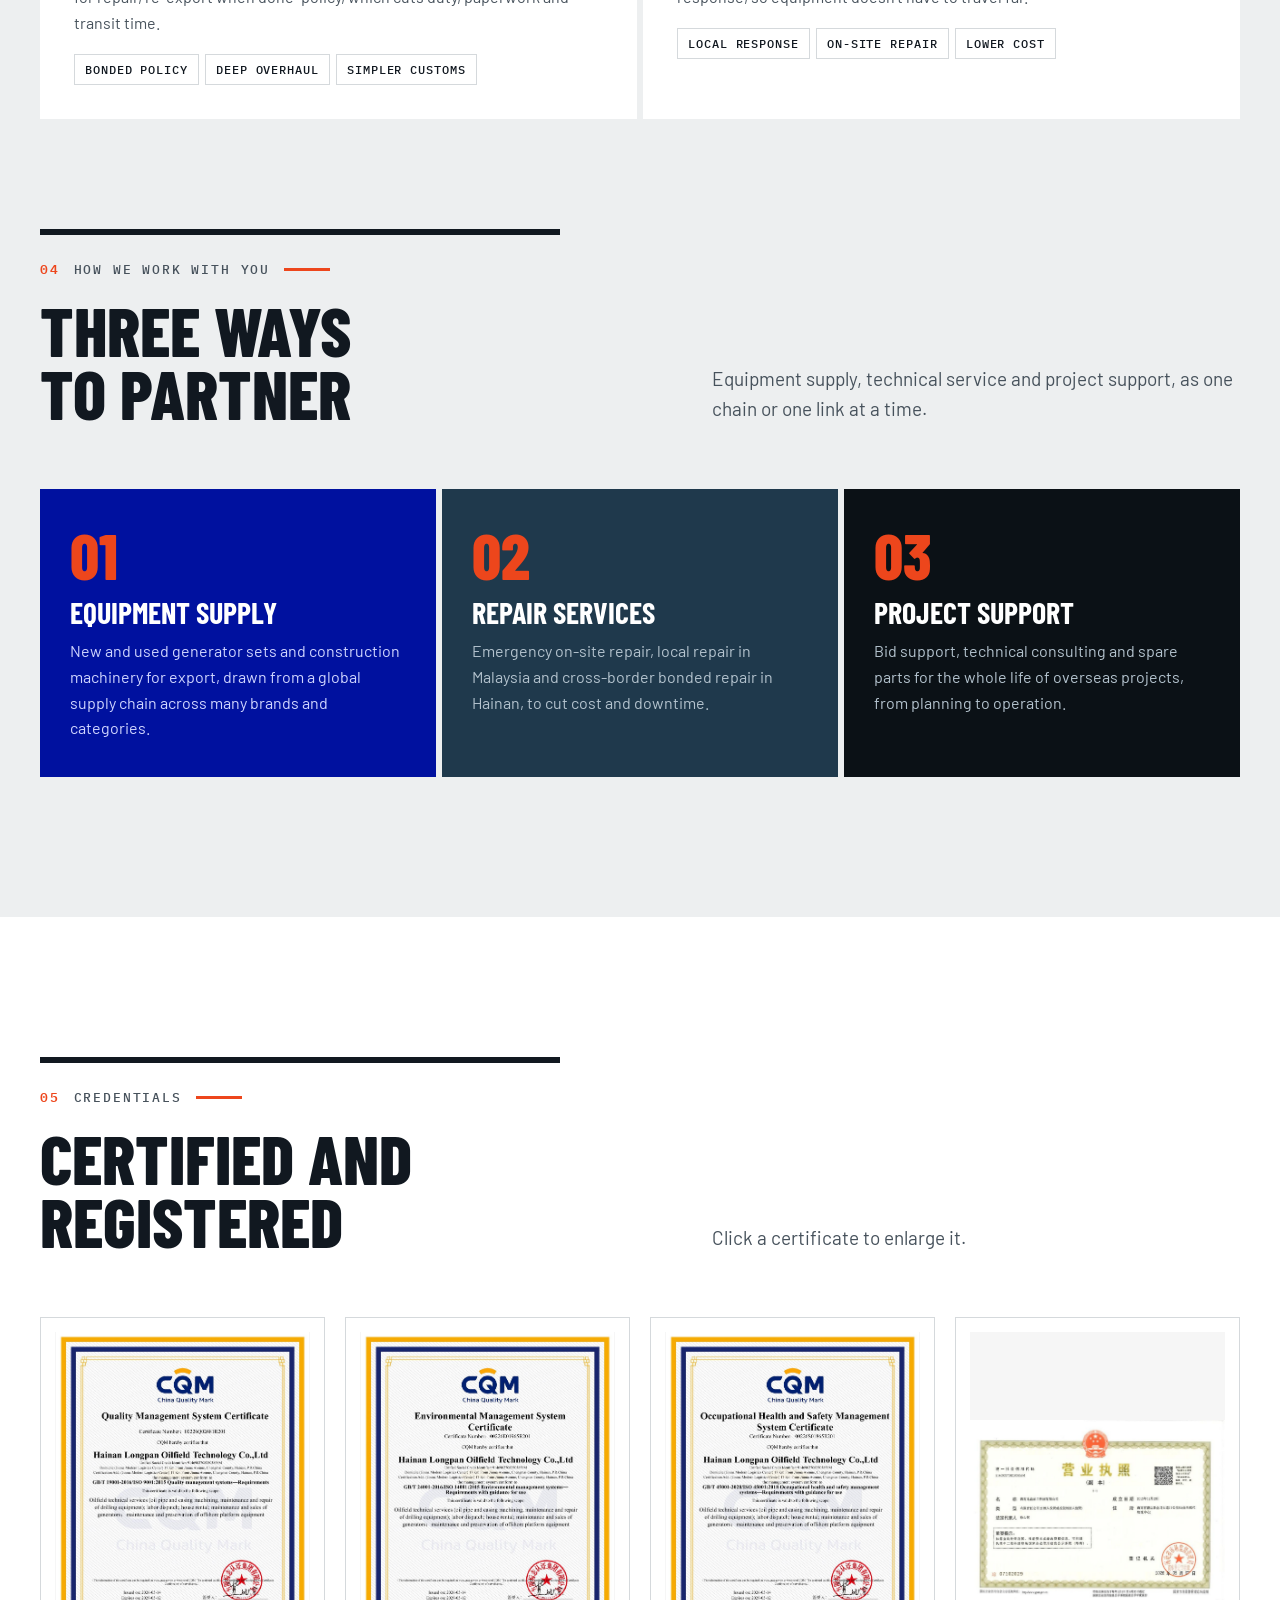
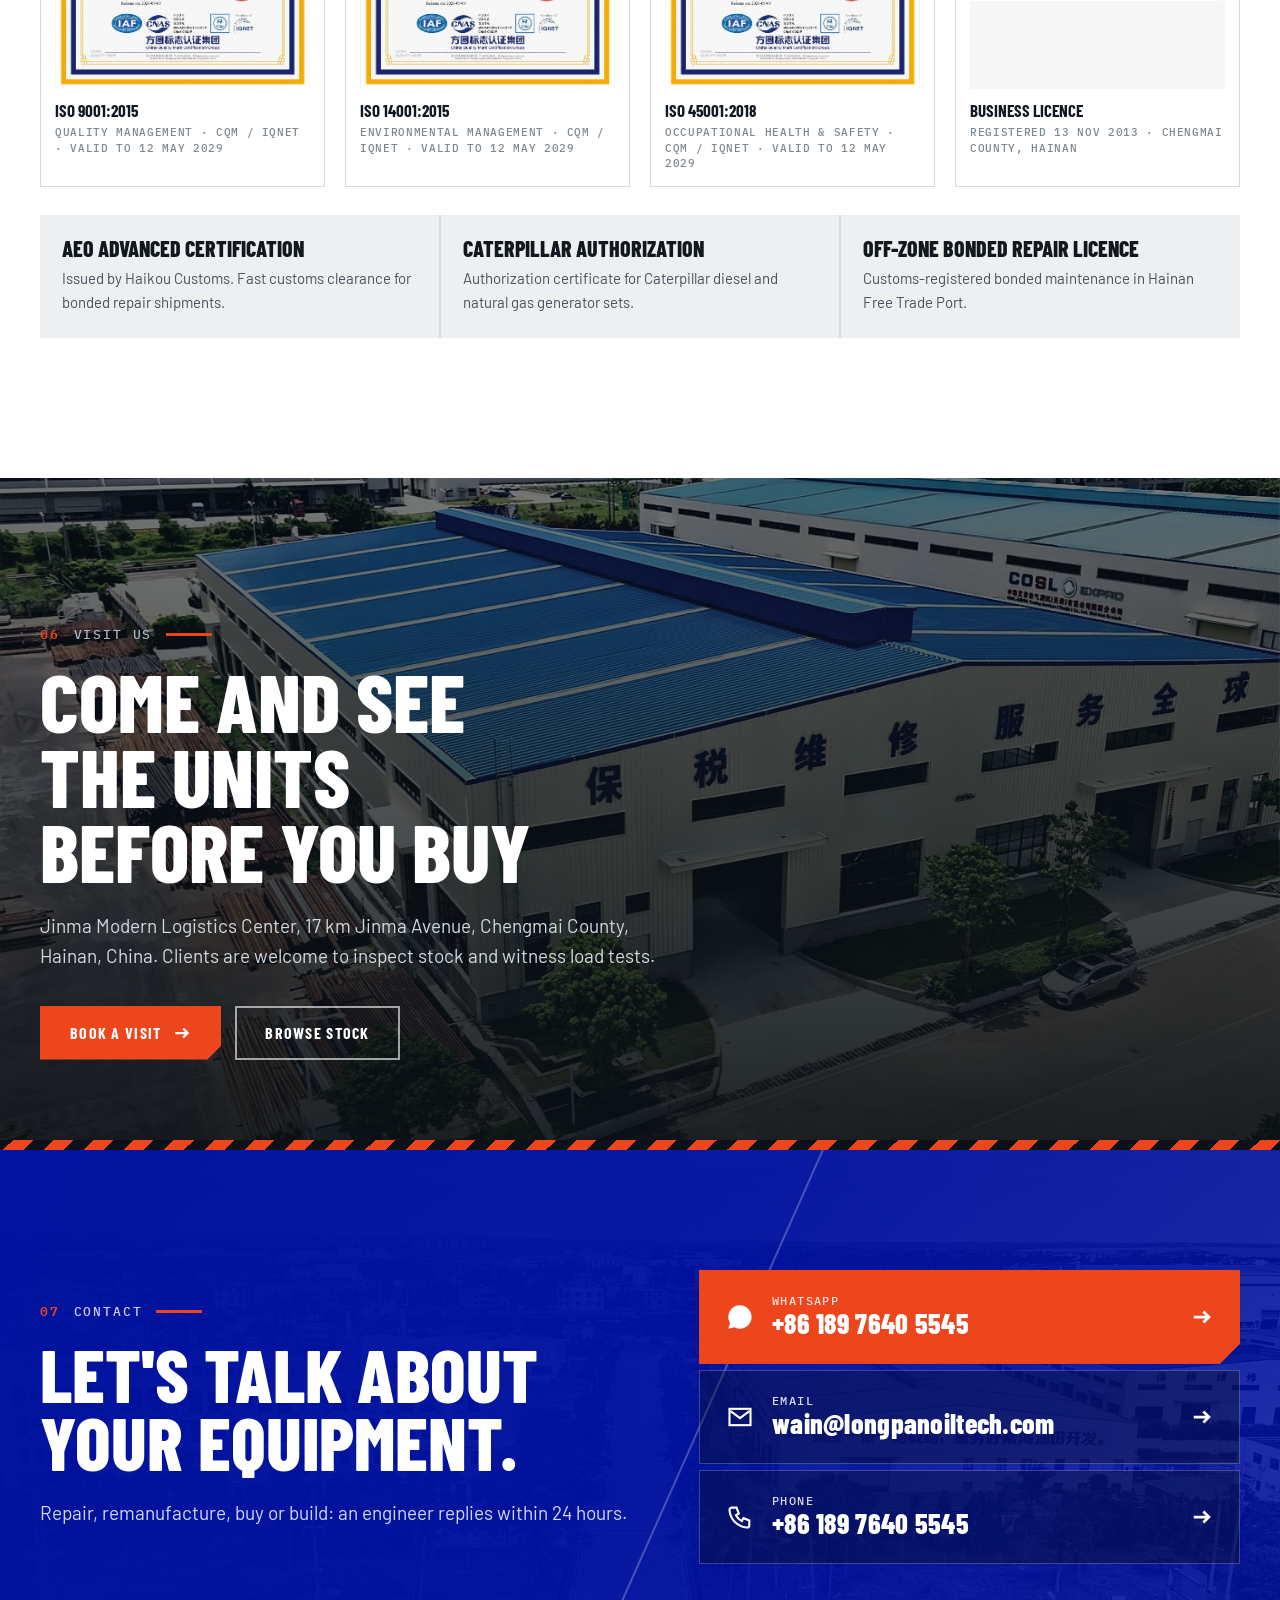
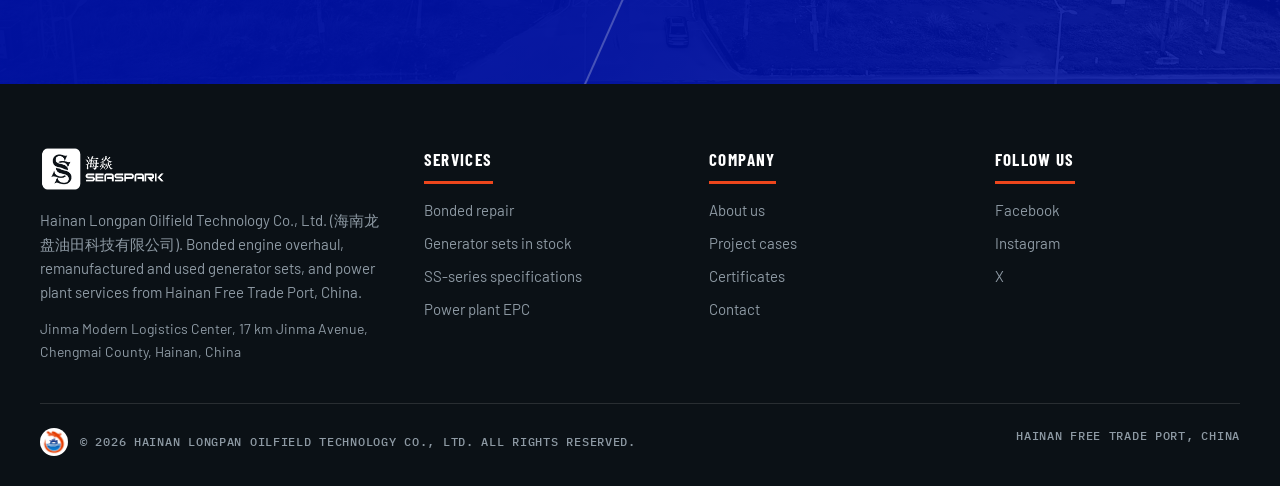
==== commit b22a40e3: "Update contact phone to +86 189 7640 5545 on all pages Co-Authored-By: Claude Fable 5.2 <noreply@ant" ====
--- a/about.html
+++ b/about.html
@@ -122,7 +122,7 @@
   <div class="ways">
     <a class="main" href="https://wa.me/8618976405545" target="_blank" rel="noopener"><svg viewBox="0 0 24 24" fill="currentColor"><path d="M12 2a10 10 0 0 0-8.6 15.1L2 22l5-1.3A10 10 0 1 0 12 2Zm4.5 12.1c-.2-.1-1.5-.7-1.7-.8-.2-.1-.4-.1-.6.1l-.8 1c-.1.2-.3.2-.5.1a6.7 6.7 0 0 1-3.3-2.9c-.3-.4.3-.4.7-1.4.1-.2 0-.3 0-.4l-.8-1.8c-.2-.5-.4-.4-.6-.4h-.5a1 1 0 0 0-.7.3 3 3 0 0 0-.9 2.2 5.2 5.2 0 0 0 1.1 2.7 11.8 11.8 0 0 0 4.5 4c1.7.7 2.3.8 3.2.6a2.7 2.7 0 0 0 1.8-1.3 2.2 2.2 0 0 0 .2-1.3c-.1-.1-.3-.2-.5-.3Z"/></svg><div><small>WhatsApp</small><b>+86 189 7640 5545</b></div><svg class="arr" viewBox="0 0 16 16" fill="none" stroke="currentColor" stroke-width="2"><path d="M2 8h11M9 4l4 4-4 4"/></svg></a>
     <a href="mailto:wain@longpanoiltech.com"><svg viewBox="0 0 24 24" fill="none" stroke="currentColor" stroke-width="1.8"><rect x="3" y="5" width="18" height="14"/><path d="m4 7 8 6 8-6"/></svg><div><small>Email</small><b>wain@longpanoiltech.com</b></div><svg class="arr" viewBox="0 0 16 16" fill="none" stroke="currentColor" stroke-width="2"><path d="M2 8h11M9 4l4 4-4 4"/></svg></a>
-    <a href="tel:+8615996277820"><svg viewBox="0 0 24 24" fill="none" stroke="currentColor" stroke-width="1.8"><path d="M5 4h4l2 5-2.5 1.5a11 11 0 0 0 5 5L15 13l5 2v4a2 2 0 0 1-2 2A16 16 0 0 1 3 6a2 2 0 0 1 2-2"/></svg><div><small>Phone</small><b>+86 159 9627 7820</b></div><svg class="arr" viewBox="0 0 16 16" fill="none" stroke="currentColor" stroke-width="2"><path d="M2 8h11M9 4l4 4-4 4"/></svg></a>
+    <a href="tel:+8618976405545"><svg viewBox="0 0 24 24" fill="none" stroke="currentColor" stroke-width="1.8"><path d="M5 4h4l2 5-2.5 1.5a11 11 0 0 0 5 5L15 13l5 2v4a2 2 0 0 1-2 2A16 16 0 0 1 3 6a2 2 0 0 1 2-2"/></svg><div><small>Phone</small><b>+86 189 7640 5545</b></div><svg class="arr" viewBox="0 0 16 16" fill="none" stroke="currentColor" stroke-width="2"><path d="M2 8h11M9 4l4 4-4 4"/></svg></a>
   </div>
 </div></section>
 </main>
